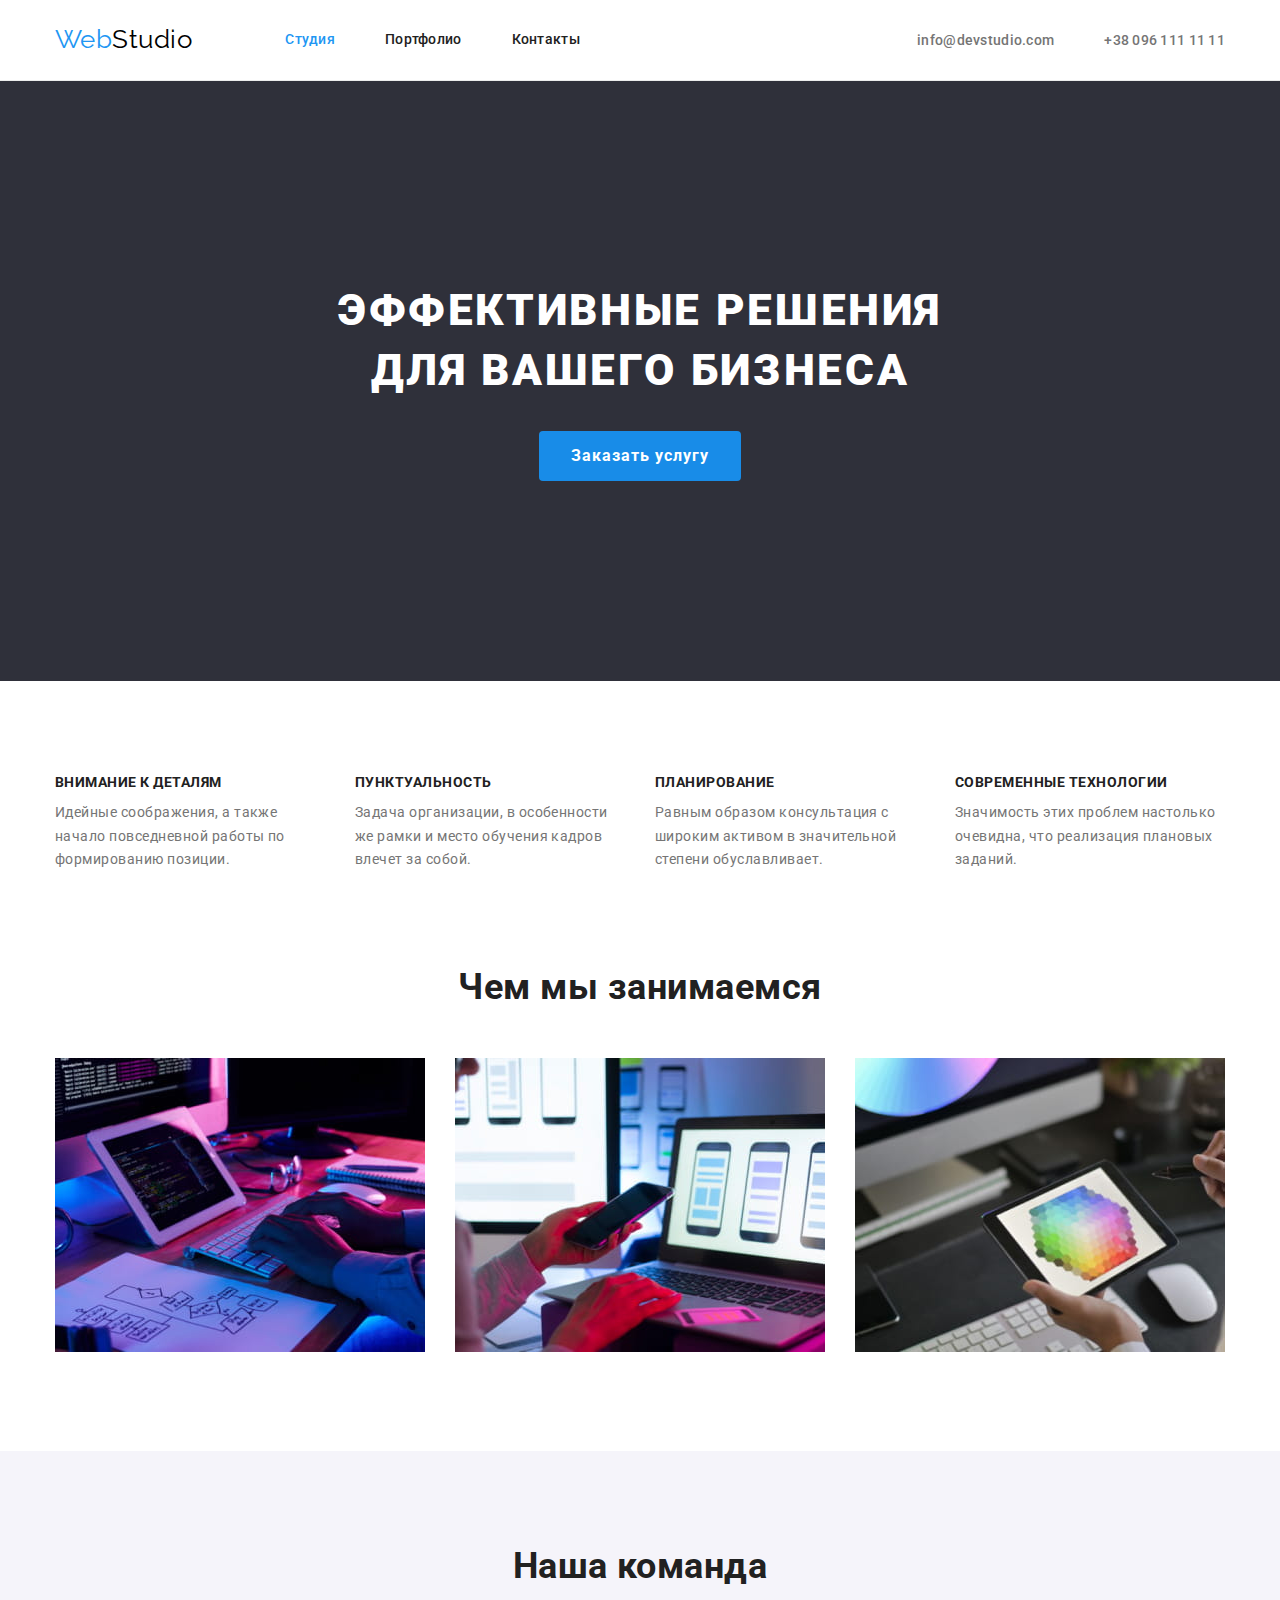
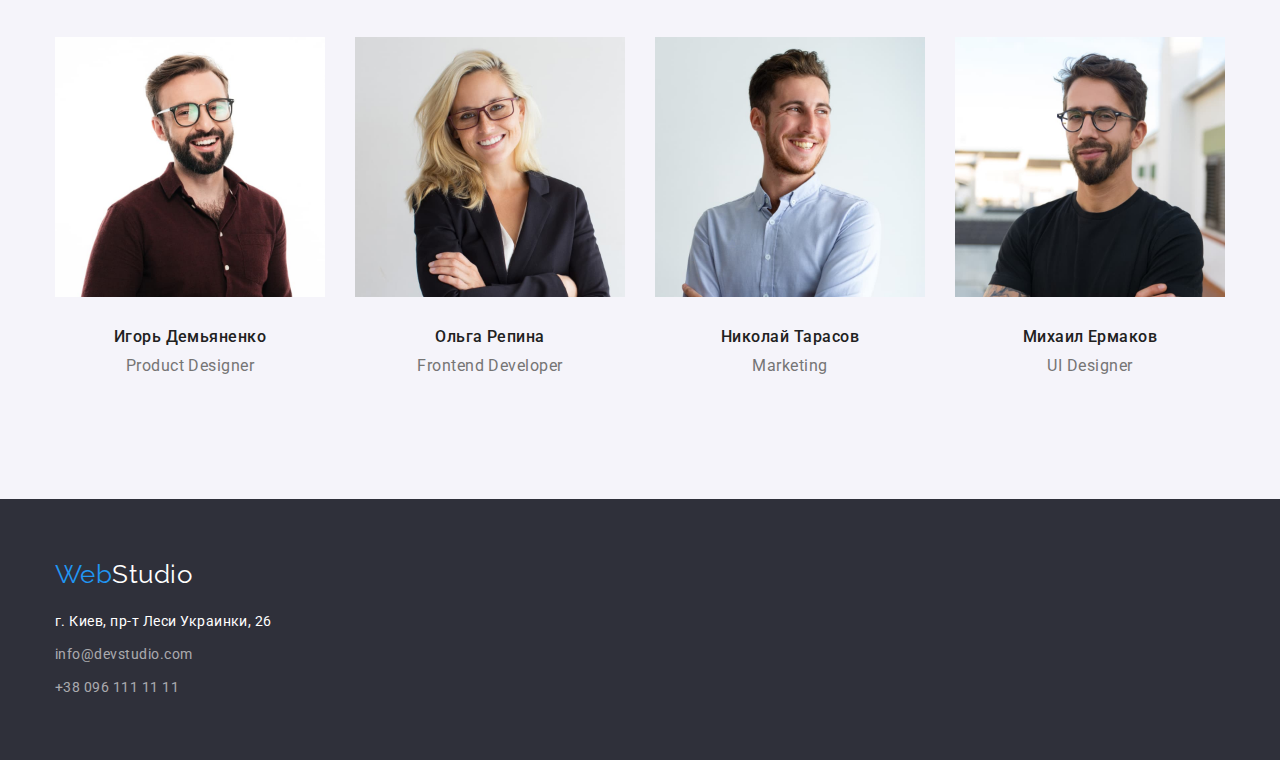
==== index.html @ 09022453 "Initial commit" ====
<!DOCTYPE html>
<html lang="ru">
  <head>
    <meta charset="UTF-8" />
    <meta http-equiv="X-UA-Compatible" content="IE=edge" />
    <meta name="viewport" content="width=device-width, initial-scale=1.0" />
    <title>Main page</title>
    <link
      rel="stylesheet"
      href="https://cdnjs.cloudflare.com/ajax/libs/modern-normalize/1.0.0/modern-normalize.min.css"
    />
    <link
      href="https://fonts.googleapis.com/css2?family=Raleway:wght@700&family=Roboto:wght@400;500;700;900&display=swap"
      rel="stylesheet"
    />
    <link rel="stylesheet" href="./css/styles.css" />
  </head>
  <body>
    <!-- Верхняя линия -->
    <header class="page-header">
      <div class="container nav">
        <a class="logo" href="./index.html"><span class="web">Web</span>Studio</a>
        <nav class="site-nav">
          <ul class="site-nav-list list">
            <li class="nav-item"><a class="nav-link current" href="">Студия</a></li>
            <li class="nav-item">
              <a class="nav-link" href="./portfolio.html" target="_self">Портфолио</a>
            </li>
            <li class="nav-item"><a class="nav-link" href="">Контакты</a></li>
          </ul>
        </nav>

        <ul class="contact list">
          <li class="contact-item">
            <a class="contact-link" href="mailto:info@devstudio.com">info@devstudio.com</a>
          </li>
          <li class="contact-item">
            <a class="contact-link" href="tel:+380961111111">+38 096 111 11 11</a>
          </li>
        </ul>
      </div>
    </header>

    <main>
      <!-- Шапка -->
      <section class="section hero">
        <h1 class="headline">
          Эффективные решения <br />
          для вашего бизнеса
        </h1>
        <button class="button" type="button">Заказать услугу</button>
      </section>
      <!-- Особенности -->
      <section class="section">
        <div class="container">
          <h2 class="hidden">Особенности</h2>
          <ul class="specifics-list list">
            <li class="specifics-item">
              <h3 class="specifics-title">Внимание к деталям</h3>
              <p class="specifics-desc">
                Идейные соображения, а также начало повседневной работы по формированию позиции.
              </p>
            </li>
            <li class="specifics-item">
              <h3 class="specifics-title">Пунктуальность</h3>
              <p class="specifics-desc">
                Задача организации, в особенности же рамки и место обучения кадров влечет за собой.
              </p>
            </li>
            <li class="specifics-item">
              <h3 class="specifics-title">Планирование</h3>
              <p class="specifics-desc">
                Равным образом консультация с широким активом в значительной степени обуславливает.
              </p>
            </li>
            <li class="specifics-item">
              <h3 class="specifics-title">Современные технологии</h3>
              <p class="specifics-desc">
                Значимость этих проблем настолько очевидна, что реализация плановых заданий.
              </p>
            </li>
          </ul>
        </div>
      </section>
      <!-- Чем мы занимаемся -->
      <section class="section subject">
        <div class="container">
          <h2 class="subject-title">Чем мы занимаемся</h2>
          <ul class="subject-list list">
            <li class="subject-list-item">
              <img
                class="subject-pic"
                src="./images/img1.jpg"
                alt="программист набирает текст на клавиатуре"
                width="370"
              />
            </li>
            <li class="subject-list-item">
              <img
                class="subject-pic"
                src="./images/img2.jpg"
                alt="программист сравнивает макет на смартфоне и ноутбуке"
                width="370"
              />
            </li>
            <li class="subject-list-item">
              <img
                class="subject-pic"
                src="./images/img3.jpg"
                alt="дизайнер работает с палитрой на планшете"
                width="370"
              />
            </li>
          </ul>
        </div>
      </section>
      <!-- Наша команда -->
      <section class="section team">
        <div class="container">
          <h2 class="team-title">Наша команда</h2>
          <ul class="team-list list">
            <li class="item">
              <img class="team-pic" src="./images/photo2.jpg" alt="Игорь Демьяненко" width="270" />
              <div class="team-info">
                <h3 class="team-name">Игорь Демьяненко</h3>
                <p class="team-desc">Product Designer</p>
              </div>
            </li>
            <li class="item">
              <img class="team-pic" src="./images/photo1.jpg" alt="Ольга Репина" width="270" />
              <div class="team-info">
                <h3 class="team-name">Ольга Репина</h3>
                <p class="team-desc">Frontend Developer</p>
              </div>
            </li>
            <li class="item">
              <img class="team-pic" src="./images/photo3.jpg" alt="Николай Тарасов" width="270" />
              <div class="team-info">
                <h3 class="team-name">Николай Тарасов</h3>
                <p class="team-desc">Marketing</p>
              </div>
            </li>
            <li class="item">
              <img class="team-pic" src="./images/photo4.jpg" alt="Михаил Ермаков" width="270" />
              <div class="team-info">
                <h3 class="team-name">Михаил Ермаков</h3>
                <p class="team-desc">UI Designer</p>
              </div>
            </li>
          </ul>
        </div>
      </section>
    </main>
    <!-- Подвал -->
    <footer class="footer">
      <div class="container">
        <a class="logo" href="/index.html"><span class="web">Web</span>Studio</a>
        <address class="adress">
          <ul class="adress-list list">
            <li class="location">
              <a class="adress-link" href="">г. Киев, пр-т Леси Украинки, 26</a>
            </li>
            <li class="mail">
              <a class="contact-link" href="mailto:info@devstudio.com">info@devstudio.com</a>
            </li>
            <li class="phone">
              <a class="contact-link" href="tel:+380961111111">+38 096 111 11 11</a>
            </li>
          </ul>
        </address>
      </div>
    </footer>
  </body>
</html>
---- css/styles.css ----
:root {
  --accent-color: #2196f3;
  --primery-tect-color: #757575;
  --title-text-color: #212121;
  --totall-white: #ffffff;
  --tatall-black: #000000;
  --background-color: #2f303a;
  --light-background: #f5f4fa;
  --project-border: #EEEEEE;
}

body {
  background-color: var(--totall-white);
  color: var(--primery-tect-color);
  font-family: Roboto, sans-serif;
  letter-spacing: 0.03em;
}

/* Утилиты */

h1,
h2,
h3,
h4 {
  margin: 0;
}


p {
  margin: 0;
}

ul {
  margin: 0;
  padding: 0;
}

.list {
  list-style: none;
}

.section {
  padding: 94px 0;
}

.container {
  width: 1200px;
  margin-right: auto;
  margin-left: auto;
  padding-right: 15px;
  padding-left: 15px;
}

/* header */

.page-header {
  border-bottom: 1px solid #ECECEC;
}

.logo {
  color: var(--tatall-black);
  font-family: Raleway, sans-serif;
  font-size: 26px;
  line-height: 1.2;
  text-decoration: none;
}

.web {
  color: var(--accent-color);
}

/* site-nav */

.site-nav-list {
  display: flex;
  margin-left: 93px;
}

.site-nav-list .nav-item:not(:last-child) {
  margin-right: 50px;
}

.site-nav-list .nav-link {
  display: block;
  padding-top: 32px;
  padding-bottom: 32px;

  color: var(--title-text-color);
  font-weight: 500;
  font-size: 14px;
  line-height: 1.14;
  letter-spacing: 0.02em;
  text-decoration: none;
}

.site-nav-list .nav-link:hover,
.site-nav-list .nav-link:focus,
.site-nav-list .nav-link.current,
.adress .adress-link:hover,
.adress .adress-link:focus,
.adress .contact-link:hover,
.adress .contact-link:focus {
  color: var(--accent-color);
}

.nav {
  display: flex;
  align-items: center;
}

.contact {
  display: flex;
  margin-left: auto;
}

.contact .contact-item+.contact-item {
  margin-left: 50px;
}

.contact .contact-link {
  color: var(--primery-tect-color);
  font-weight: 500;
  font-size: 14px;
  line-height: 1.14;
  letter-spacing: 0.02em;

  text-decoration: none;
}

.contact .contact-link:hover,
.contact .contact-link:focus {
  color: var(--accent-color);
}

/* шапка */

.section.hero {
  padding-top: 200px;
  padding-bottom: 200px;
  background-color: var(--background-color);
  text-align: center;
}

.hero .headline {
  margin-bottom: 30px;

  color: var(--totall-white);
  font-weight: 900;
  font-size: 44px;
  line-height: 1.36;
  letter-spacing: 0.06em;
  text-transform: uppercase;
}

.hero .button {
  min-width: 200px;
  height: 50px;
  padding: 10px 32px;
  border: none;
  border-radius: 4px;

  color: var(--totall-white);
  background-color: #188ce8;
  font-family: inherit;
  font-weight: 700;
  font-size: 16px;
  line-height: 1.88;
  text-align: center;
  letter-spacing: 0.06em;

  cursor: pointer;
}

.section .button:hover,
.section .button:focus {
  color: var(--totall-white);
  background-color: var(--accent-color);
}

/* особенности */

.hidden {
  display: none;
}

.specifics-list {
  display: flex;
}

.specifics-list .specifics-item {
  margin-right: 30px;
  width: calc((100% - 90px) / 4);
}

.specifics-list .specifics-item:last-child {
  margin-right: 0;
}

.specifics-list .specifics-title {
  margin-bottom: 10px;

  color: var(--title-text-color);
  font-size: 14px;
  line-height: 1.14;
  text-transform: uppercase;
}

.specifics-list .specifics-desc {
  font-size: 14px;
  line-height: 1.71;
}

/* чем мы занимаемся */

.section.subject {
  padding-top: 0;
}

.section .subject-title,
.section .team-title {
  margin-bottom: 50px;

  color: var(--title-text-color);
  font-size: 36px;
  line-height: 1.17;
  text-align: center;
}

.subject-list {
  display: flex;
  justify-content: space-between;
}

/* наша команда */

.section.team {
  background-color: var(--light-background);
}

.team-list {
  display: flex;
}

.team-list .item {
  width: calc((100% - 90px) / 4);
  margin-right: 30px;
}

.team-pic,
.project-img {
  display: block;
}

.team-list .item:last-child {
  margin-right: 0;
}

.team-info {
  padding-top: 30px;
  padding-bottom: 30px;
}

.team-list .team-name {
  margin-bottom: 10px;

  color: var(--title-text-color);
  font-weight: 500;
  font-size: 16px;
  line-height: 1.19;
  text-align: center;
}

.team-list .team-desc {
  font-size: 16px;
  line-height: 1.19;
  text-align: center;
}

/* подвал */

.footer {
  padding-top: 60px;
  padding-bottom: 60px;
  background-color: var(--background-color);
}

.footer .adress-list {
  margin-top: 20px;
}

.adress-list .mail {
  margin-top: 9px;
  margin-bottom: 9px;
}

.footer .logo {
  color: var(--totall-white);
}

.adress .adress-link {
  color: var(--totall-white);
  text-decoration: none;
}

.adress .contact-link {
  color: rgba(255, 255, 255, 0.6);
  text-decoration: none;
}

.footer .adress {
  font-style: normal;
  font-size: 14px;
  line-height: 1.71;
}

/* !!страница портфолио!! */


/* button */

.filter {
  display: flex;
  justify-content: center;
  margin-bottom: 50px;
}

.filter .button {
  padding: 6px 22px;

  color: var(--title-text-color);
  background-color: var(--light-background);
  border: none;
  border-radius: 4px;
  font-family: inherit;
  font-weight: 500;
  font-size: 16px;
  line-height: 1.62;
  text-align: center;
  letter-spacing: inherit;
  cursor: pointer;
}

.filter .filter-item:not(:last-child) {
  margin-right: 8px;
}

.filter .button:hover,
.filter .button:focus {
  color: var(--totall-white);
  background-color: var(--accent-color);
}

/* Проекты */

.project {
  display: flex;
  flex-wrap: wrap;
}

.project .project-item {
  width: calc((100% - 60px) / 3);
  margin-right: 30px;
  margin-bottom: 30px;
}

.project .project-item:nth-child(3n) {
  margin-right: 0px;
}

.project .project-item:nth-last-child(-n + 3) {
  margin-bottom: 0px;
}

.project-info {
  padding: 20px 24px;

  border-right: 1px solid var(--project-border);
  border-left: 1px solid var(--project-border);
  border-bottom: 1px solid var(--project-border);
}

.project .project-title {
  margin-bottom: 4px;

  color: var(--title-text-color);
  font-weight: 700;
  font-size: 18px;
  line-height: 2;
  letter-spacing: 0.06em;
}

.project .project-desc {
  color: var(--primery-tect-color);
  font-size: 16px;
  line-height: 1.88;

}

.project .project-link {
  text-decoration: none;
}
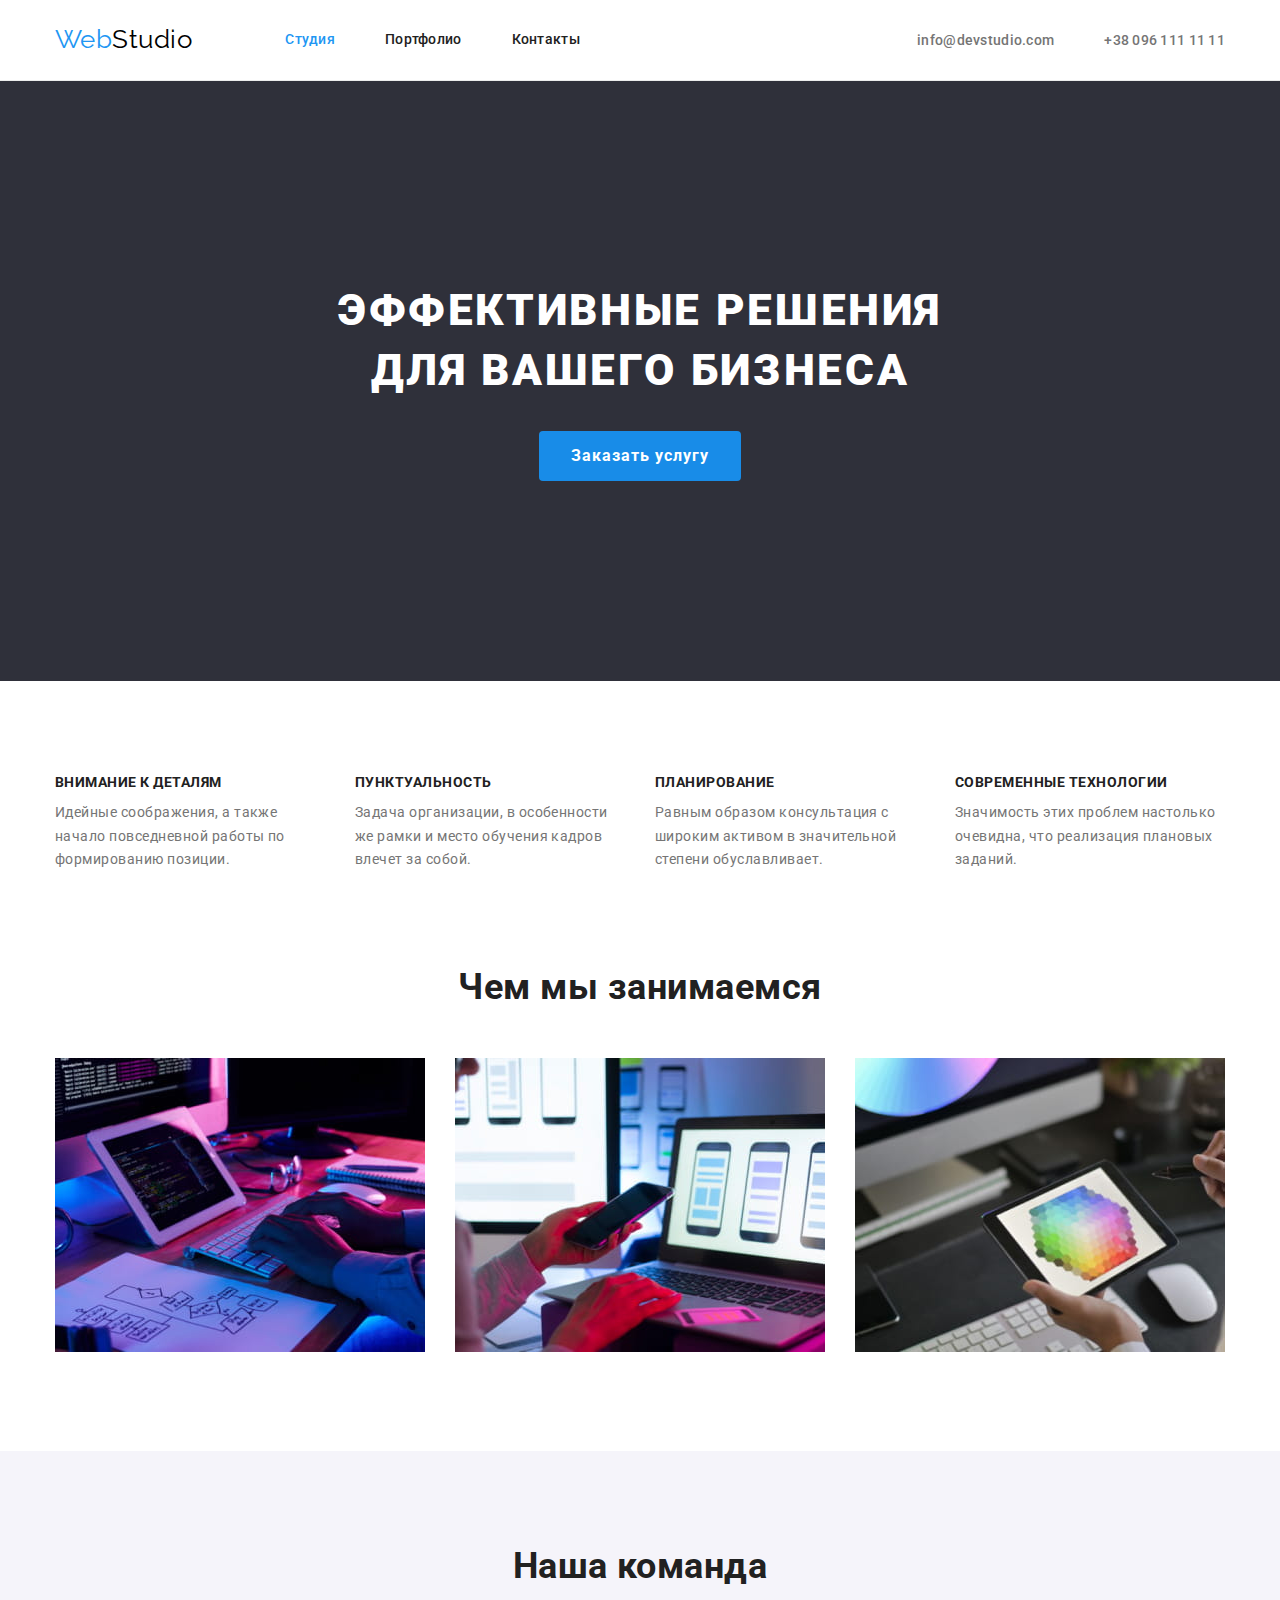
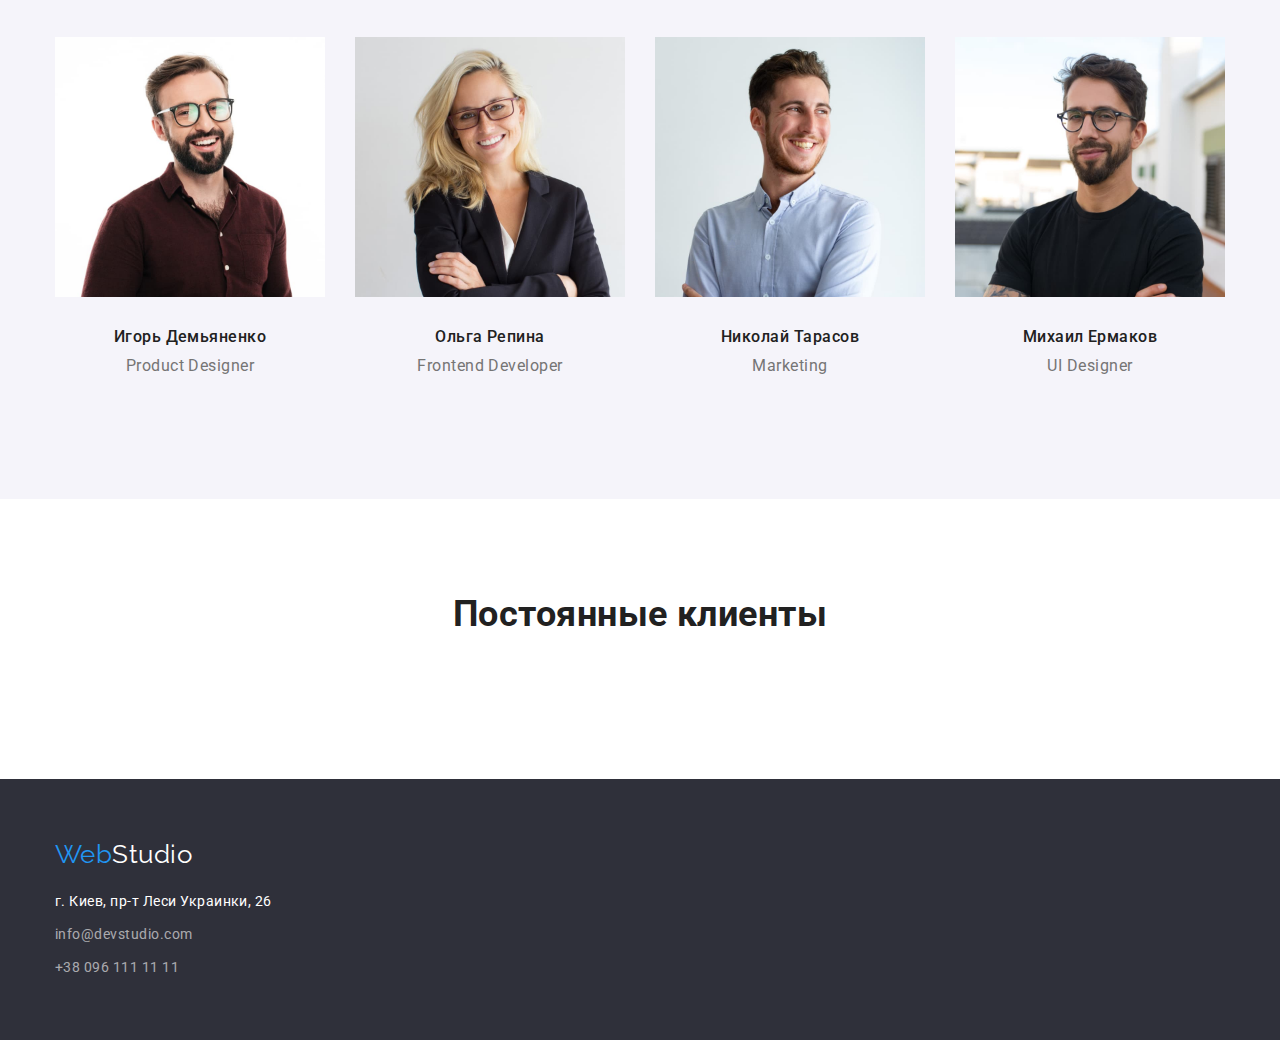
==== commit bc173b39: "добавляет секцию клиентов" ====
--- a/index.html
+++ b/index.html
@@ -150,6 +150,13 @@
           </ul>
         </div>
       </section>
+      </section>
+      <!-- Постоянные клиенты -->
+      <section class="section">
+        <div class="container">
+          <h2 class="clients-title">Постоянные клиенты</h2>
+        </div>
+      </section>
     </main>
     <!-- Подвал -->
     <footer class="footer">
--- a/css/styles.css
+++ b/css/styles.css
@@ -217,7 +217,8 @@
 }
 
 .section .subject-title,
-.section .team-title {
+.section .team-title,
+.clients-title {
   margin-bottom: 50px;
 
   color: var(--title-text-color);
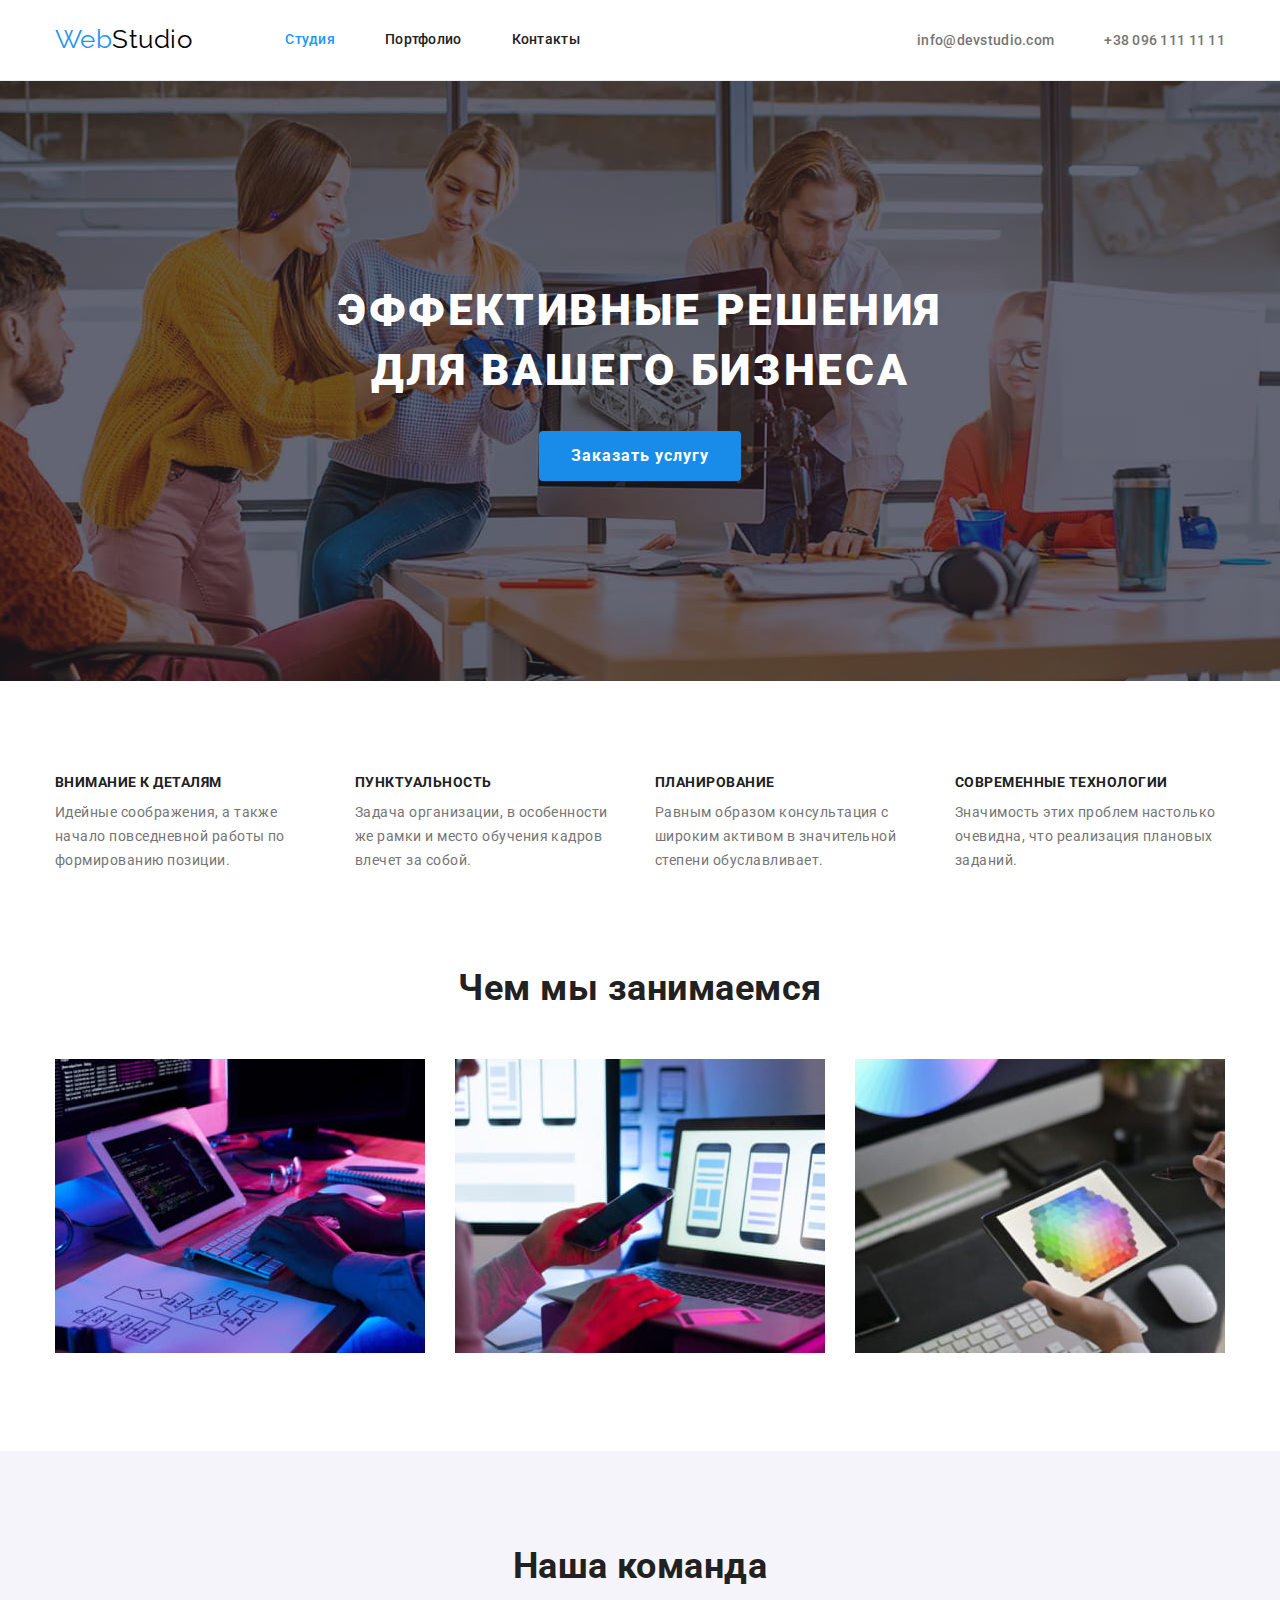
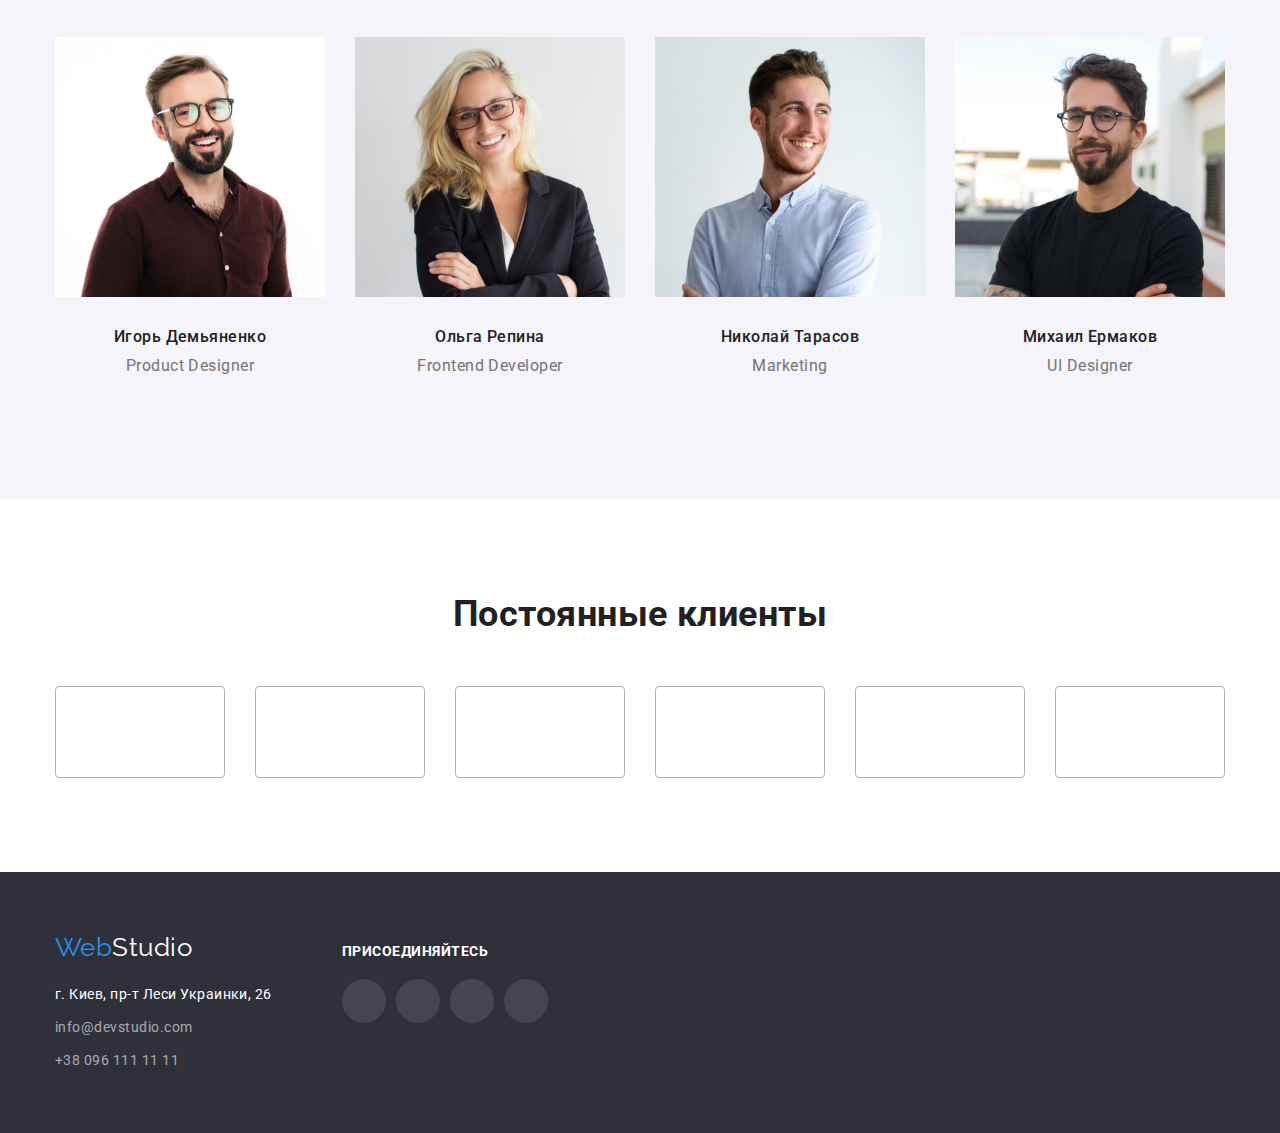
==== commit c33cfdc6: "позиционирует клиенты" ====
--- a/index.html
+++ b/index.html
@@ -150,31 +150,49 @@
           </ul>
         </div>
       </section>
-      </section>
       <!-- Постоянные клиенты -->
       <section class="section">
         <div class="container">
           <h2 class="clients-title">Постоянные клиенты</h2>
+          <ul class="clients-list list">
+            <li class="cliets-item"><a class="clients-link" href=""></a></li>
+            <li class="cliets-item"><a class="clients-link" href=""></a></li>
+            <li class="cliets-item"><a class="clients-link" href=""></a></li>
+            <li class="cliets-item"><a class="clients-link" href=""></a></li>
+            <li class="cliets-item"><a class="clients-link" href=""></a></li>
+            <li class="cliets-item"><a class="clients-link" href=""></a></li>
+          </ul>
         </div>
       </section>
     </main>
     <!-- Подвал -->
     <footer class="footer">
       <div class="container">
-        <a class="logo" href="/index.html"><span class="web">Web</span>Studio</a>
-        <address class="adress">
-          <ul class="adress-list list">
-            <li class="location">
-              <a class="adress-link" href="">г. Киев, пр-т Леси Украинки, 26</a>
-            </li>
-            <li class="mail">
-              <a class="contact-link" href="mailto:info@devstudio.com">info@devstudio.com</a>
-            </li>
-            <li class="phone">
-              <a class="contact-link" href="tel:+380961111111">+38 096 111 11 11</a>
-            </li>
+        <div>
+          <a class="logo" href="/index.html"><span class="web">Web</span>Studio</a>
+          <address class="adress">
+            <ul class="adress-list list">
+              <li class="location">
+                <a class="adress-link" href="">г. Киев, пр-т Леси Украинки, 26</a>
+              </li>
+              <li class="mail">
+                <a class="contact-link" href="mailto:info@devstudio.com">info@devstudio.com</a>
+              </li>
+              <li class="phone">
+                <a class="contact-link" href="tel:+380961111111">+38 096 111 11 11</a>
+              </li>
+            </ul>
+          </address>
+        </div>
+        <div class="social">
+          <h3 class="social-title">Присоединяйтесь</h3>
+          <ul class="social-list list">
+            <li class="social-item"><a class="social-link icon-inst" href=""></a></li>
+            <li class="social-item"><a class="social-link icon-tw" href=""></a></li>
+            <li class="social-item"><a class="social-link icon-fb" href=""></a></li>
+            <li class="social-item"><a class="social-link icon-in" href=""></a></li>
           </ul>
-        </address>
+        </div>
       </div>
     </footer>
   </body>
--- a/css/styles.css
+++ b/css/styles.css
@@ -134,11 +134,20 @@
 
 /* шапка */
 
-.section.hero {
+.hero {
+  max-width: 1600px;
+  height: 600px;
   padding-top: 200px;
-  padding-bottom: 200px;
-  background-color: var(--background-color);
-  text-align: center;
+  margin-left: auto;
+  margin-right: auto;
+  background-color: #C4C4C4;
+  text-align: center;
+  background-image: linear-gradient(rgba(47, 48, 58, 0.4),
+      rgba(47, 48, 58, 0.4)),
+    url("../images/hero.jpg");
+  background-position: center;
+  background-size: cover;
+  background-repeat: no-repeat;
 }
 
 .hero .headline {
@@ -187,16 +196,17 @@
   display: flex;
 }
 
-.specifics-list .specifics-item {
+.specifics-item {
   margin-right: 30px;
   width: calc((100% - 90px) / 4);
 }
 
-.specifics-list .specifics-item:last-child {
+.specifics-item:last-child {
   margin-right: 0;
 }
 
-.specifics-list .specifics-title {
+.specifics-title,
+.social-title {
   margin-bottom: 10px;
 
   color: var(--title-text-color);
@@ -205,7 +215,7 @@
   text-transform: uppercase;
 }
 
-.specifics-list .specifics-desc {
+.specifics-desc {
   font-size: 14px;
   line-height: 1.71;
 }
@@ -277,6 +287,22 @@
   text-align: center;
 }
 
+/* Постоянные клиенты */
+
+.clients-list {
+  display: flex;
+  justify-content: space-between;
+}
+
+.clients-link {
+  display: block;
+  width: 170px;
+  height: 92px;
+  padding: 16px 32px;
+  border: 1px solid #AFB1B8;
+  border-radius: 4px;
+}
+
 /* подвал */
 
 .footer {
@@ -285,6 +311,11 @@
   background-color: var(--background-color);
 }
 
+.footer .container {
+  display: flex;
+  align-items: baseline;
+}
+
 .footer .adress-list {
   margin-top: 20px;
 }
@@ -312,6 +343,35 @@
   font-style: normal;
   font-size: 14px;
   line-height: 1.71;
+}
+
+.social {
+  margin-left: 70px;
+  margin-right: auto;
+}
+
+.social-title {
+  margin-bottom: 20px;
+  font-size: 14px;
+  line-height: 1.14;
+  text-transform: uppercase;
+  color: var(--totall-white);
+}
+
+.social-list {
+  display: flex;
+}
+
+.social-item+.social-item {
+  margin-left: 10px;
+}
+
+.social-item {
+  width: 44px;
+  height: 44px;
+
+  border-radius: 50%;
+  background-color: rgba(255, 255, 255, 0.1);
 }
 
 /* !!страница портфолио!! */
@@ -349,6 +409,9 @@
 .filter .button:focus {
   color: var(--totall-white);
   background-color: var(--accent-color);
+  box-shadow: 0px 2px 2px 0px #0000001F;
+  box-shadow: 0px 1px 2px 0px #00000014;
+  box-shadow: 0px 3px 1px 0px #0000001A;
 }
 
 /* Проекты */
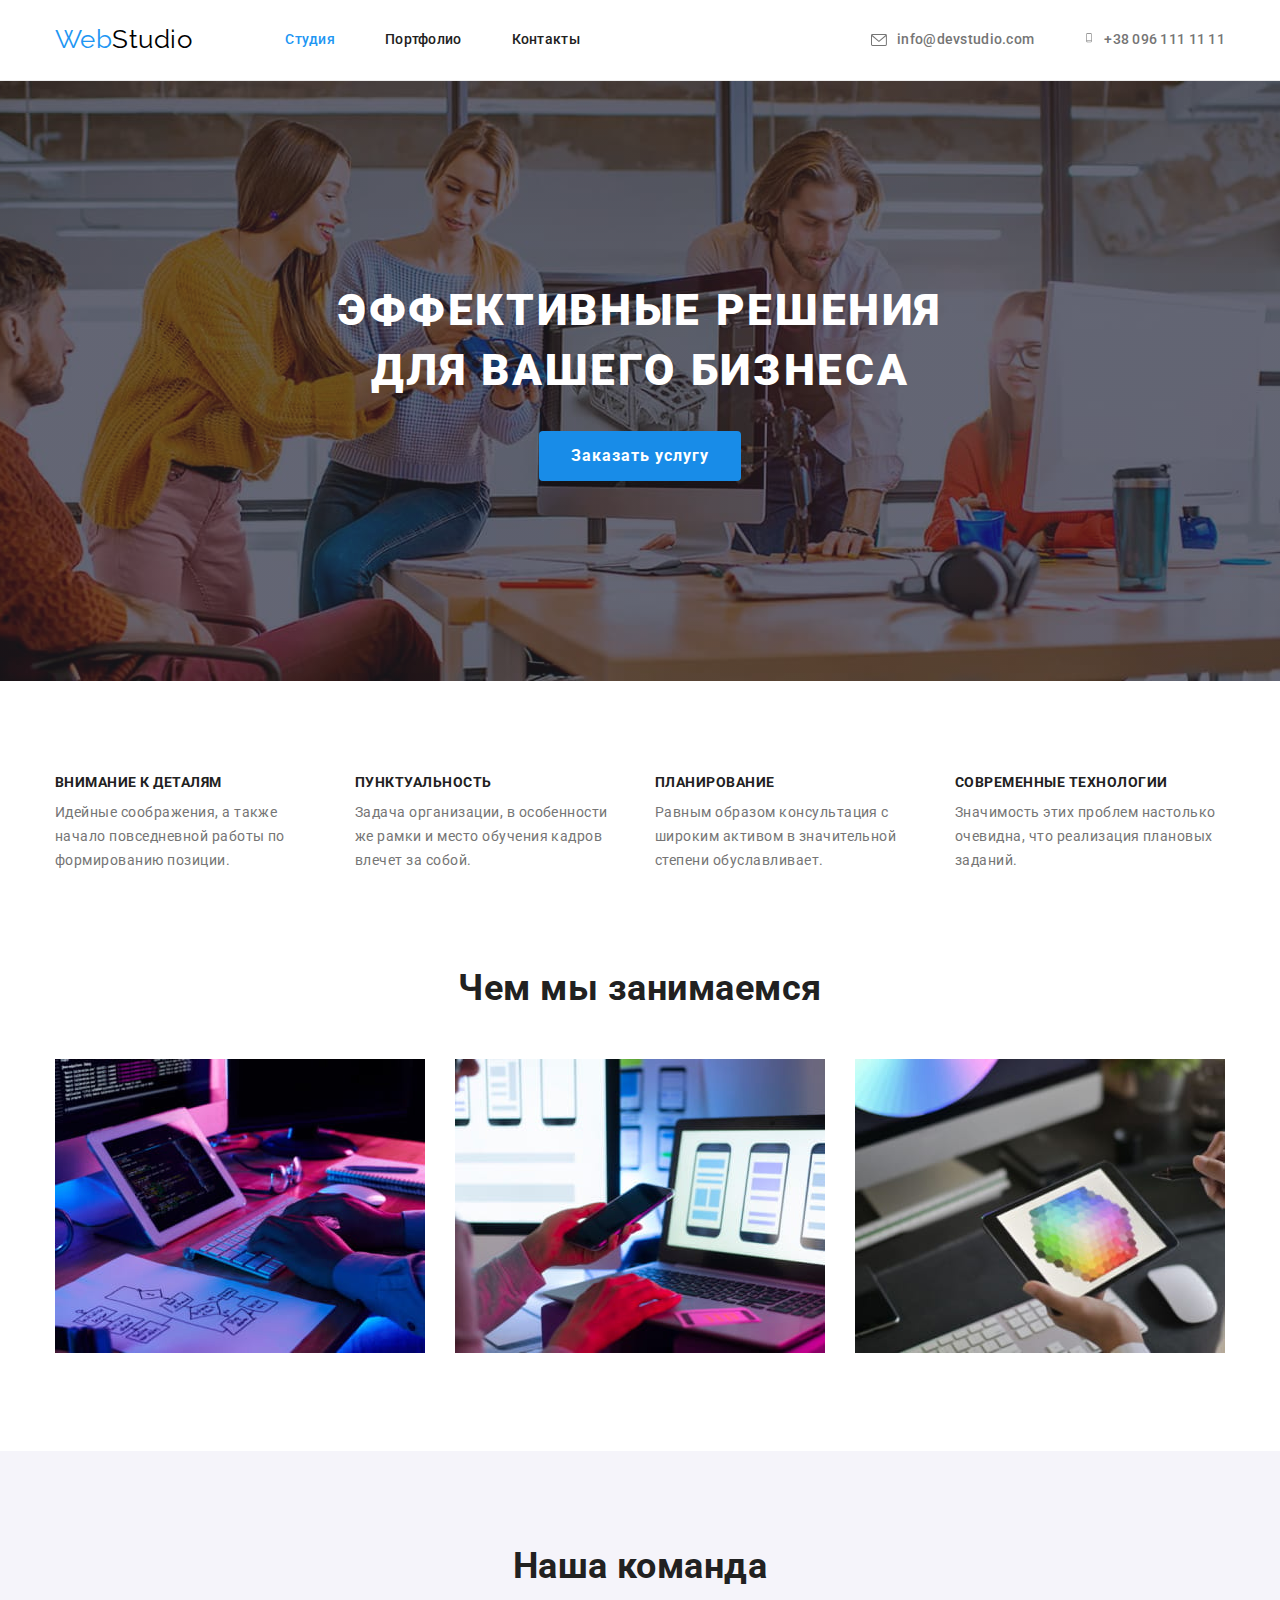
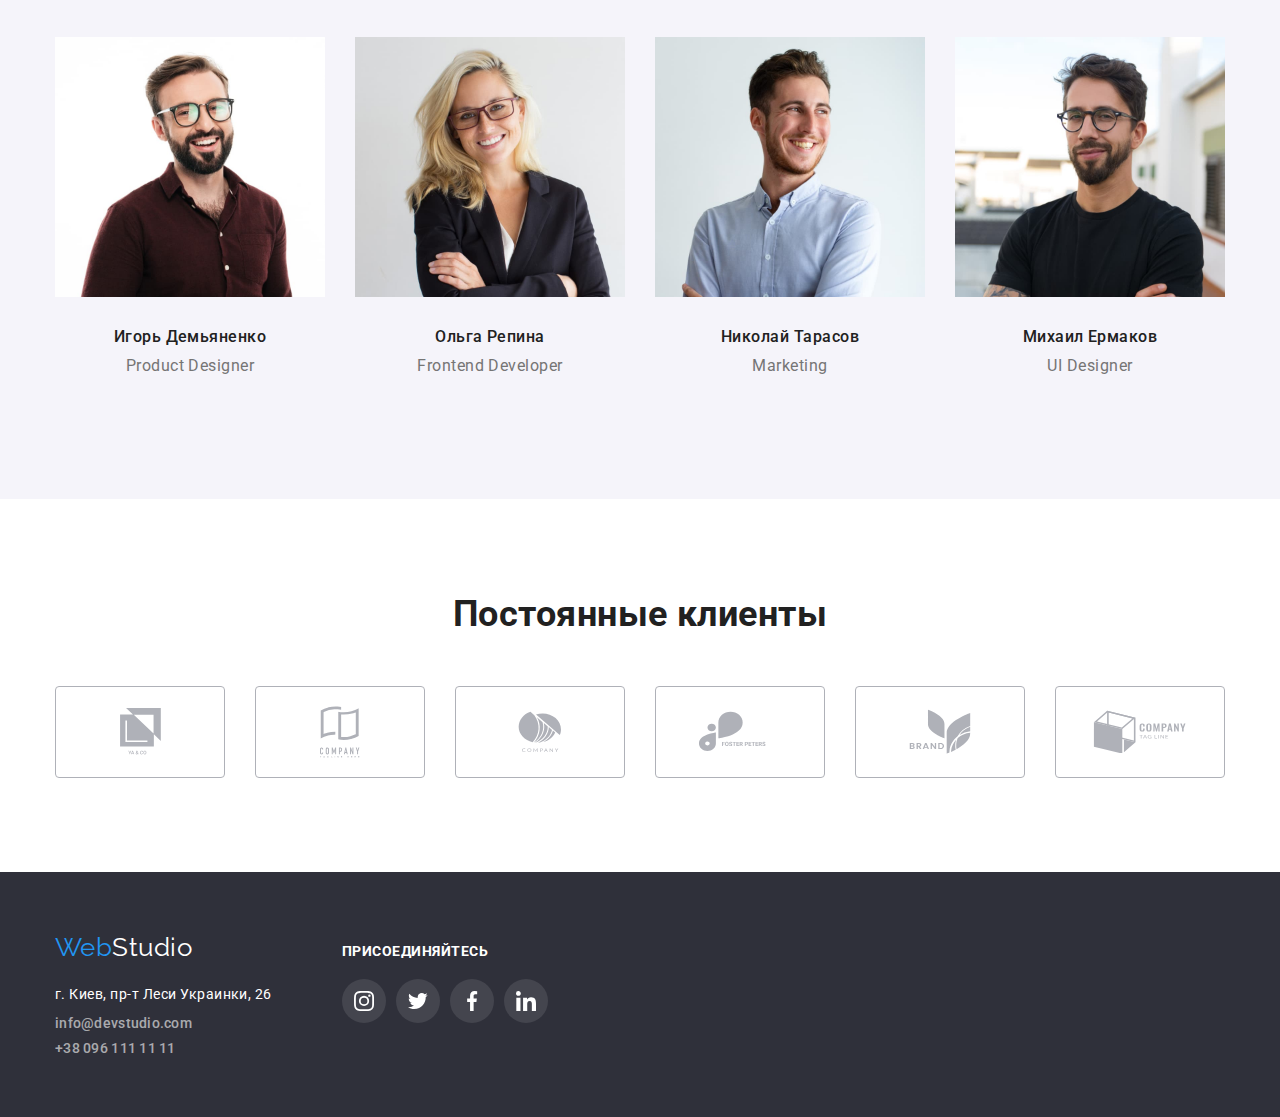
==== commit cf1bc7a2: "стилизует раздел клиентов" ====
--- a/index.html
+++ b/index.html
@@ -32,10 +32,20 @@
 
         <ul class="contact list">
           <li class="contact-item">
-            <a class="contact-link" href="mailto:info@devstudio.com">info@devstudio.com</a>
+            <a class="contact-link" href="mailto:info@devstudio.com">
+              <svg class="contact-icon" width="16" height="12">
+                <use href="./images/symbol-defs.svg#icon-envelope"></use>
+              </svg>
+              info@devstudio.com</a
+            >
           </li>
           <li class="contact-item">
-            <a class="contact-link" href="tel:+380961111111">+38 096 111 11 11</a>
+            <a class="contact-link" href="tel:+380961111111">
+              <svg class="contact-icon" width="10" height="16">
+                <use href="./images/symbol-defs.svg#icon-smartphone"></use>
+              </svg>
+              +38 096 111 11 11</a
+            >
           </li>
         </ul>
       </div>
@@ -153,14 +163,50 @@
       <!-- Постоянные клиенты -->
       <section class="section">
         <div class="container">
-          <h2 class="clients-title">Постоянные клиенты</h2>
-          <ul class="clients-list list">
-            <li class="cliets-item"><a class="clients-link" href=""></a></li>
-            <li class="cliets-item"><a class="clients-link" href=""></a></li>
-            <li class="cliets-item"><a class="clients-link" href=""></a></li>
-            <li class="cliets-item"><a class="clients-link" href=""></a></li>
-            <li class="cliets-item"><a class="clients-link" href=""></a></li>
-            <li class="cliets-item"><a class="clients-link" href=""></a></li>
+          <h2 class="client-title">Постоянные клиенты</h2>
+          <ul class="client-list list">
+            <li class="cliets-item">
+              <a class="client-link" href="">
+                <svg class="client-icon" width="41" height="46.7">
+                  <use href="./images/symbol-defs.svg#icon-client1"></use>
+                </svg>
+              </a>
+            </li>
+            <li class="cliets-item">
+              <a class="client-link" href="">
+                <svg class="client-icon" width="40" height="52">
+                  <use href="./images/symbol-defs.svg#icon-client2"></use>
+                </svg>
+              </a>
+            </li>
+            <li class="cliets-item">
+              <a class="client-link" href="">
+                <svg class="client-icon" width="43.46" height="41.18">
+                  <use href="./images/symbol-defs.svg#icon-client3"></use>
+                </svg>
+              </a>
+            </li>
+            <li class="cliets-item">
+              <a class="client-link" href="">
+                <svg class="client-icon" width="84.44" height="40.62">
+                  <use href="./images/symbol-defs.svg#icon-client4"></use>
+                </svg>
+              </a>
+            </li>
+            <li class="cliets-item">
+              <a class="client-link" href="">
+                <svg class="client-icon" width="62.54" height="45.43">
+                  <use href="./images/symbol-defs.svg#icon-client5"></use>
+                </svg>
+              </a>
+            </li>
+            <li class="cliets-item">
+              <a class="client-link" href="">
+                <svg class="client-icon" width="93.79" height="43.93">
+                  <use href="./images/symbol-defs.svg#icon-client6"></use>
+                </svg>
+              </a>
+            </li>
           </ul>
         </div>
       </section>
@@ -187,10 +233,34 @@
         <div class="social">
           <h3 class="social-title">Присоединяйтесь</h3>
           <ul class="social-list list">
-            <li class="social-item"><a class="social-link icon-inst" href=""></a></li>
-            <li class="social-item"><a class="social-link icon-tw" href=""></a></li>
-            <li class="social-item"><a class="social-link icon-fb" href=""></a></li>
-            <li class="social-item"><a class="social-link icon-in" href=""></a></li>
+            <li class="social-item">
+              <a class="social-link" href="">
+                <svg class="social-icon" width="20" height="20">
+                  <use href="./images/symbol-defs.svg#icon-instagram"></use>
+                </svg>
+              </a>
+            </li>
+            <li class="social-item">
+              <a class="social-link" href="">
+                <svg class="social-icon" width="20" height="20">
+                  <use href="./images/symbol-defs.svg#icon-twitter"></use>
+                </svg>
+              </a>
+            </li>
+            <li class="social-item">
+              <a class="social-link" href="">
+                <svg class="social-icon" width="20" height="20">
+                  <use href="./images/symbol-defs.svg#icon-facebook"></use>
+                </svg>
+              </a>
+            </li>
+            <li class="social-item">
+              <a class="social-link" href="">
+                <svg class="social-icon" width="20" height="20">
+                  <use href="./images/symbol-defs.svg#icon-linkedin"></use>
+                </svg>
+              </a>
+            </li>
           </ul>
         </div>
       </div>
--- a/css/styles.css
+++ b/css/styles.css
@@ -7,6 +7,7 @@
   --background-color: #2f303a;
   --light-background: #f5f4fa;
   --project-border: #EEEEEE;
+  --icon-color: #AFB1B8;
 }
 
 body {
@@ -76,11 +77,11 @@
   margin-left: 93px;
 }
 
-.site-nav-list .nav-item:not(:last-child) {
+.nav-item:not(:last-child) {
   margin-right: 50px;
 }
 
-.site-nav-list .nav-link {
+.nav-link {
   display: block;
   padding-top: 32px;
   padding-bottom: 32px;
@@ -93,13 +94,13 @@
   text-decoration: none;
 }
 
-.site-nav-list .nav-link:hover,
-.site-nav-list .nav-link:focus,
-.site-nav-list .nav-link.current,
-.adress .adress-link:hover,
-.adress .adress-link:focus,
-.adress .contact-link:hover,
-.adress .contact-link:focus {
+.nav-link:hover,
+.nav-link:focus,
+.nav-link.current,
+.adress-link:hover,
+.adress-link:focus,
+.contact-link:hover,
+.contact-link:focus {
   color: var(--accent-color);
 }
 
@@ -113,11 +114,13 @@
   margin-left: auto;
 }
 
-.contact .contact-item+.contact-item {
+.contact-item+.contact-item {
   margin-left: 50px;
 }
 
-.contact .contact-link {
+.contact-link {
+  display: flex;
+  align-items: center;
   color: var(--primery-tect-color);
   font-weight: 500;
   font-size: 14px;
@@ -127,8 +130,12 @@
   text-decoration: none;
 }
 
-.contact .contact-link:hover,
-.contact .contact-link:focus {
+.contact-icon {
+  margin-right: 10px;
+}
+
+.contact-link:hover,
+.contact-link:focus {
   color: var(--accent-color);
 }
 
@@ -228,7 +235,7 @@
 
 .section .subject-title,
 .section .team-title,
-.clients-title {
+.client-title {
   margin-bottom: 50px;
 
   color: var(--title-text-color);
@@ -289,18 +296,36 @@
 
 /* Постоянные клиенты */
 
-.clients-list {
+.client-list {
   display: flex;
   justify-content: space-between;
 }
 
-.clients-link {
-  display: block;
+.client-link {
+  display: flex;
+  align-items: center;
+  justify-content: center;
+
   width: 170px;
   height: 92px;
-  padding: 16px 32px;
-  border: 1px solid #AFB1B8;
+  /* padding: 16px 32px; */
+
+  border: 1px solid var(--icon-color);
   border-radius: 4px;
+}
+
+.client-icon {
+  fill: var(--icon-color);
+}
+
+.client-link:hover,
+.client-link:focus {
+  border-color: var(--accent-color);
+}
+
+.client-link:hover .client-icon,
+.client-link:focus .client-icon {
+  fill: var(--accent-color);
 }
 
 /* подвал */
@@ -366,12 +391,23 @@
   margin-left: 10px;
 }
 
-.social-item {
+.social-link {
+  display: inline-block;
+  padding: 12px;
   width: 44px;
   height: 44px;
 
   border-radius: 50%;
   background-color: rgba(255, 255, 255, 0.1);
+}
+
+.social-icon {
+  fill: var(--totall-white);
+}
+
+.social-link:hover,
+.social-link:focus {
+  background-color: var(--accent-color);
 }
 
 /* !!страница портфолио!! */
@@ -435,6 +471,13 @@
   margin-bottom: 0px;
 }
 
+.project-item:hover,
+.project-item:focus {
+  box-shadow: 1px 4px 6px 0px #00000029;
+  box-shadow: 0px 4px 4px 0px #0000000F;
+  box-shadow: 0px 1px 1px 0px #0000001F;
+}
+
 .project-info {
   padding: 20px 24px;
 
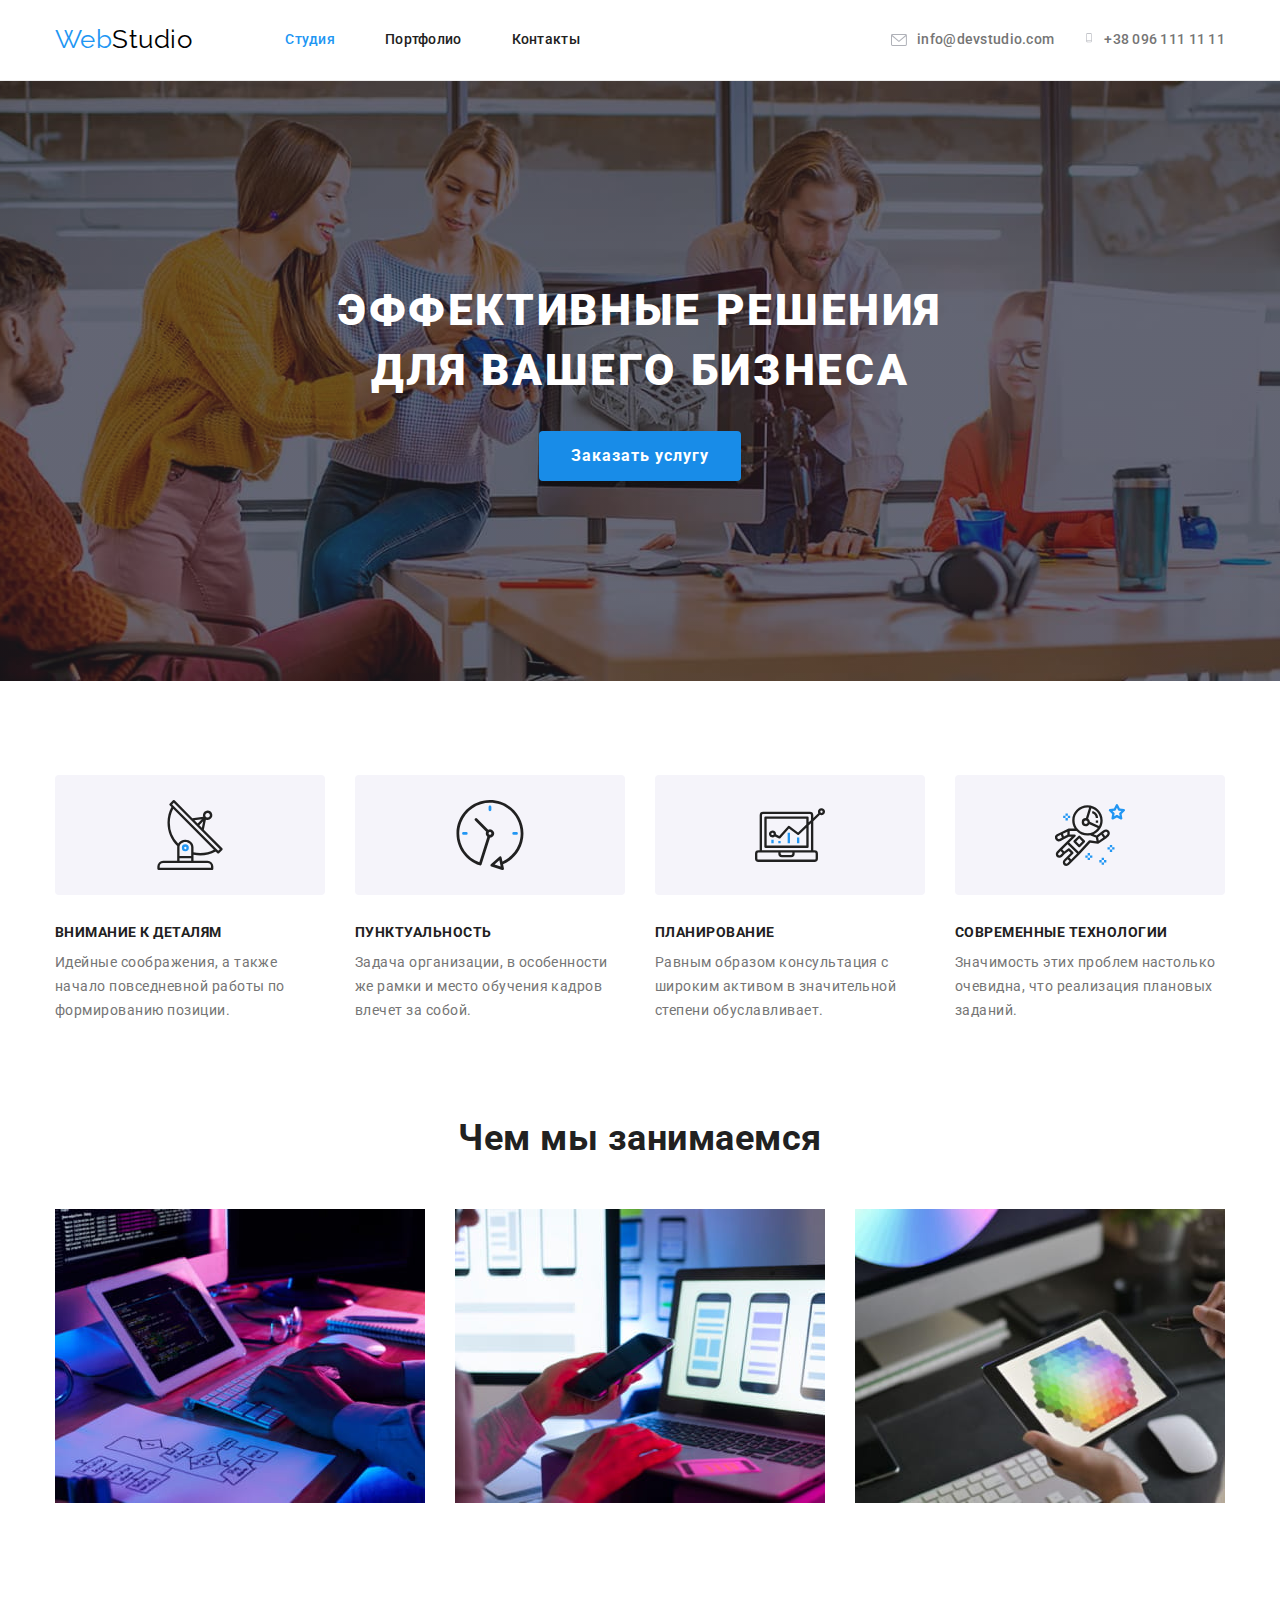
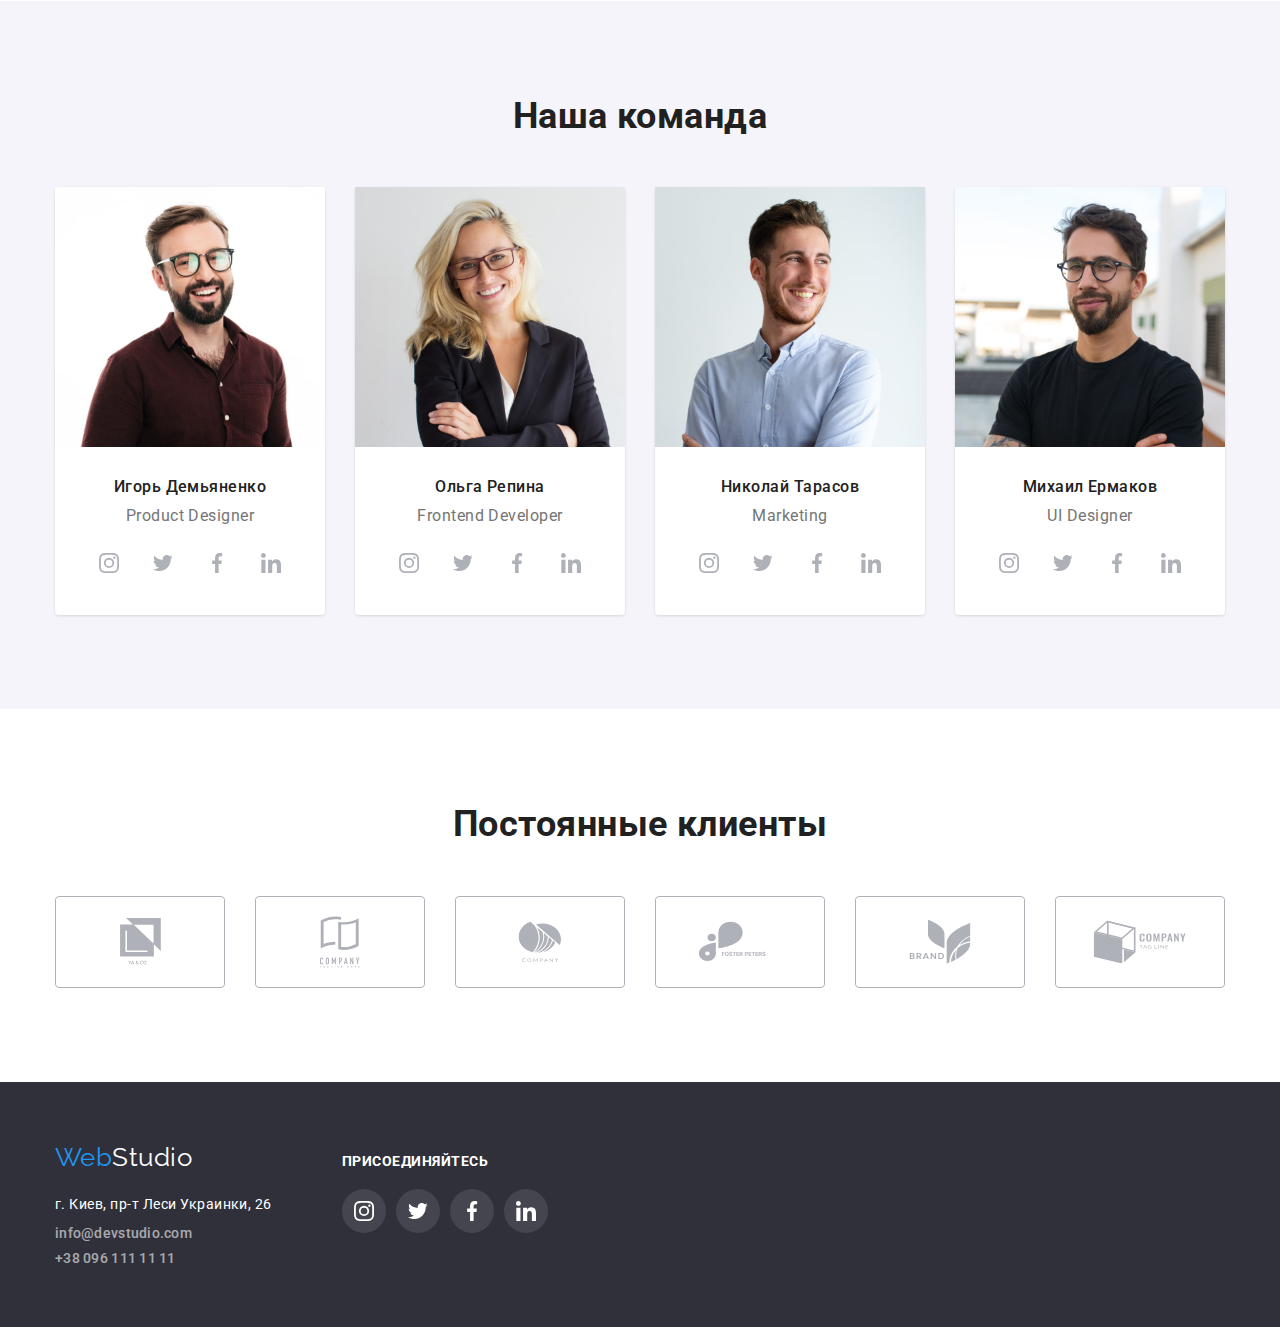
==== commit 427cf9f1: "добавляет  все иконки" ====
--- a/index.html
+++ b/index.html
@@ -66,24 +66,44 @@
           <h2 class="hidden">Особенности</h2>
           <ul class="specifics-list list">
             <li class="specifics-item">
+              <div class="thumb">
+                <svg class="specifics-icon" width="70" height="70">
+                  <use href="./images/symbol-defs.svg#icon-antenna"></use>
+                </svg>
+              </div>
               <h3 class="specifics-title">Внимание к деталям</h3>
               <p class="specifics-desc">
                 Идейные соображения, а также начало повседневной работы по формированию позиции.
               </p>
             </li>
             <li class="specifics-item">
+              <div class="thumb">
+                <svg class="specifics-icon" width="70" height="70">
+                  <use href="./images/symbol-defs.svg#icon-clock"></use>
+                </svg>
+              </div>
               <h3 class="specifics-title">Пунктуальность</h3>
               <p class="specifics-desc">
                 Задача организации, в особенности же рамки и место обучения кадров влечет за собой.
               </p>
             </li>
             <li class="specifics-item">
+              <div class="thumb">
+                <svg class="specifics-icon" width="70" height="70">
+                  <use href="./images/symbol-defs.svg#icon-diagram"></use>
+                </svg>
+              </div>
               <h3 class="specifics-title">Планирование</h3>
               <p class="specifics-desc">
                 Равным образом консультация с широким активом в значительной степени обуславливает.
               </p>
             </li>
             <li class="specifics-item">
+              <div class="thumb">
+                <svg class="specifics-icon" width="70" height="70">
+                  <use href="./images/symbol-defs.svg#icon-astronaut"></use>
+                </svg>
+              </div>
               <h3 class="specifics-title">Современные технологии</h3>
               <p class="specifics-desc">
                 Значимость этих проблем настолько очевидна, что реализация плановых заданий.
@@ -129,32 +149,152 @@
         <div class="container">
           <h2 class="team-title">Наша команда</h2>
           <ul class="team-list list">
-            <li class="item">
+            <li class="team-item">
               <img class="team-pic" src="./images/photo2.jpg" alt="Игорь Демьяненко" width="270" />
               <div class="team-info">
                 <h3 class="team-name">Игорь Демьяненко</h3>
                 <p class="team-desc">Product Designer</p>
-              </div>
-            </li>
-            <li class="item">
+                <ul class="team-social list">
+                  <li class="team-social-item">
+                    <a class="team-social-link" href="">
+                      <svg class="social-icon" width="20" height="20">
+                        <use href="./images/symbol-defs.svg#icon-instagram"></use>
+                      </svg>
+                    </a>
+                  </li>
+                  <li class="team-social-item">
+                    <a class="team-social-link" href="">
+                      <svg class="social-icon" width="20" height="20">
+                        <use href="./images/symbol-defs.svg#icon-twitter"></use>
+                      </svg>
+                    </a>
+                  </li>
+                  <li class="team-social-item">
+                    <a class="team-social-link" href="">
+                      <svg class="social-icon" width="20" height="20">
+                        <use href="./images/symbol-defs.svg#icon-facebook"></use>
+                      </svg>
+                    </a>
+                  </li>
+                  <li class="team-social-item">
+                    <a class="team-social-link" href="">
+                      <svg class="social-icon" width="20" height="20">
+                        <use href="./images/symbol-defs.svg#icon-linkedin"></use>
+                      </svg>
+                    </a>
+                  </li>
+                </ul>
+              </div>
+            </li>
+            <li class="team-item">
               <img class="team-pic" src="./images/photo1.jpg" alt="Ольга Репина" width="270" />
               <div class="team-info">
                 <h3 class="team-name">Ольга Репина</h3>
                 <p class="team-desc">Frontend Developer</p>
-              </div>
-            </li>
-            <li class="item">
+                <ul class="team-social list">
+                  <li class="team-social-item">
+                    <a class="team-social-link" href="">
+                      <svg class="social-icon" width="20" height="20">
+                        <use href="./images/symbol-defs.svg#icon-instagram"></use>
+                      </svg>
+                    </a>
+                  </li>
+                  <li class="team-social-item">
+                    <a class="team-social-link" href="">
+                      <svg class="social-icon" width="20" height="20">
+                        <use href="./images/symbol-defs.svg#icon-twitter"></use>
+                      </svg>
+                    </a>
+                  </li>
+                  <li class="team-social-item">
+                    <a class="team-social-link" href="">
+                      <svg class="social-icon" width="20" height="20">
+                        <use href="./images/symbol-defs.svg#icon-facebook"></use>
+                      </svg>
+                    </a>
+                  </li>
+                  <li class="team-social-item">
+                    <a class="team-social-link" href="">
+                      <svg class="social-icon" width="20" height="20">
+                        <use href="./images/symbol-defs.svg#icon-linkedin"></use>
+                      </svg>
+                    </a>
+                  </li>
+                </ul>
+              </div>
+            </li>
+            <li class="team-item">
               <img class="team-pic" src="./images/photo3.jpg" alt="Николай Тарасов" width="270" />
               <div class="team-info">
                 <h3 class="team-name">Николай Тарасов</h3>
                 <p class="team-desc">Marketing</p>
-              </div>
-            </li>
-            <li class="item">
+                <ul class="team-social list">
+                  <li class="team-social-item">
+                    <a class="team-social-link" href="">
+                      <svg class="social-icon" width="20" height="20">
+                        <use href="./images/symbol-defs.svg#icon-instagram"></use>
+                      </svg>
+                    </a>
+                  </li>
+                  <li class="team-social-item">
+                    <a class="team-social-link" href="">
+                      <svg class="social-icon" width="20" height="20">
+                        <use href="./images/symbol-defs.svg#icon-twitter"></use>
+                      </svg>
+                    </a>
+                  </li>
+                  <li class="team-social-item">
+                    <a class="team-social-link" href="">
+                      <svg class="social-icon" width="20" height="20">
+                        <use href="./images/symbol-defs.svg#icon-facebook"></use>
+                      </svg>
+                    </a>
+                  </li>
+                  <li class="team-social-item">
+                    <a class="team-social-link" href="">
+                      <svg class="social-icon" width="20" height="20">
+                        <use href="./images/symbol-defs.svg#icon-linkedin"></use>
+                      </svg>
+                    </a>
+                  </li>
+                </ul>
+              </div>
+            </li>
+            <li class="team-item">
               <img class="team-pic" src="./images/photo4.jpg" alt="Михаил Ермаков" width="270" />
               <div class="team-info">
                 <h3 class="team-name">Михаил Ермаков</h3>
                 <p class="team-desc">UI Designer</p>
+                <ul class="team-social list">
+                  <li class="team-social-item">
+                    <a class="team-social-link" href="">
+                      <svg class="social-icon" width="20" height="20">
+                        <use href="./images/symbol-defs.svg#icon-instagram"></use>
+                      </svg>
+                    </a>
+                  </li>
+                  <li class="team-social-item">
+                    <a class="team-social-link" href="">
+                      <svg class="social-icon" width="20" height="20">
+                        <use href="./images/symbol-defs.svg#icon-twitter"></use>
+                      </svg>
+                    </a>
+                  </li>
+                  <li class="team-social-item">
+                    <a class="team-social-link" href="">
+                      <svg class="social-icon" width="20" height="20">
+                        <use href="./images/symbol-defs.svg#icon-facebook"></use>
+                      </svg>
+                    </a>
+                  </li>
+                  <li class="team-social-item">
+                    <a class="team-social-link" href="">
+                      <svg class="social-icon" width="20" height="20">
+                        <use href="./images/symbol-defs.svg#icon-linkedin"></use>
+                      </svg>
+                    </a>
+                  </li>
+                </ul>
               </div>
             </li>
           </ul>
--- a/css/styles.css
+++ b/css/styles.css
@@ -115,7 +115,7 @@
 }
 
 .contact-item+.contact-item {
-  margin-left: 50px;
+  margin-left: 30px;
 }
 
 .contact-link {
@@ -132,11 +132,17 @@
 
 .contact-icon {
   margin-right: 10px;
+  fill: var(--icon-color);
 }
 
 .contact-link:hover,
 .contact-link:focus {
   color: var(--accent-color);
+}
+
+.contact-link:hover .contact-icon,
+.contact-link:focus .contact-icon {
+  fill: var(--accent-color);
 }
 
 /* шапка */
@@ -177,6 +183,7 @@
 
   color: var(--totall-white);
   background-color: #188ce8;
+  box-shadow: 0px 4px 4px rgba(0, 0, 0, 0.15);
   font-family: inherit;
   font-weight: 700;
   font-size: 16px;
@@ -212,6 +219,18 @@
   margin-right: 0;
 }
 
+.thumb {
+  display: flex;
+  justify-content: center;
+  align-items: center;
+  margin-bottom: 30px;
+  width: 270px;
+  height: 120px;
+
+  border-radius: 4px;
+  background-color: var(--light-background);
+}
+
 .specifics-title,
 .social-title {
   margin-bottom: 10px;
@@ -259,9 +278,18 @@
   display: flex;
 }
 
-.team-list .item {
+.team-item {
   width: calc((100% - 90px) / 4);
   margin-right: 30px;
+  background-color: var(--totall-white);
+  box-shadow: 0px 2px 1px 0px #00000033;
+  box-shadow: 0px 1px 1px 0px #00000024;
+  box-shadow: 0px 1px 3px 0px #0000001F;
+  border-radius: 4px;
+}
+
+.team-item:last-child {
+  margin-right: 0;
 }
 
 .team-pic,
@@ -269,16 +297,11 @@
   display: block;
 }
 
-.team-list .item:last-child {
-  margin-right: 0;
-}
-
 .team-info {
-  padding-top: 30px;
-  padding-bottom: 30px;
-}
-
-.team-list .team-name {
+  padding: 30px 32px;
+}
+
+.team-name {
   margin-bottom: 10px;
 
   color: var(--title-text-color);
@@ -288,11 +311,44 @@
   text-align: center;
 }
 
-.team-list .team-desc {
+.team-desc {
   font-size: 16px;
   line-height: 1.19;
   text-align: center;
-}
+  margin-bottom: 16px;
+}
+
+.team-social {
+  display: flex;
+}
+
+.team-social-item+.team-social-item {
+  margin-left: 10px;
+}
+
+.team-social-link {
+  display: inline-block;
+  padding: 12px;
+  width: 44px;
+  height: 44px;
+
+  border-radius: 50%;
+}
+
+.team-social .social-icon {
+  fill: var(--icon-color);
+}
+
+.team-social-link:hover,
+.team-social-link:focus {
+  background-color: var(--accent-color);
+}
+
+.team-social-link:hover .social-icon,
+.team-social-link:focus .social-icon {
+  fill: var(--totall-white);
+}
+
 
 /* Постоянные клиенты */
 
@@ -308,7 +364,6 @@
 
   width: 170px;
   height: 92px;
-  /* padding: 16px 32px; */
 
   border: 1px solid var(--icon-color);
   border-radius: 4px;
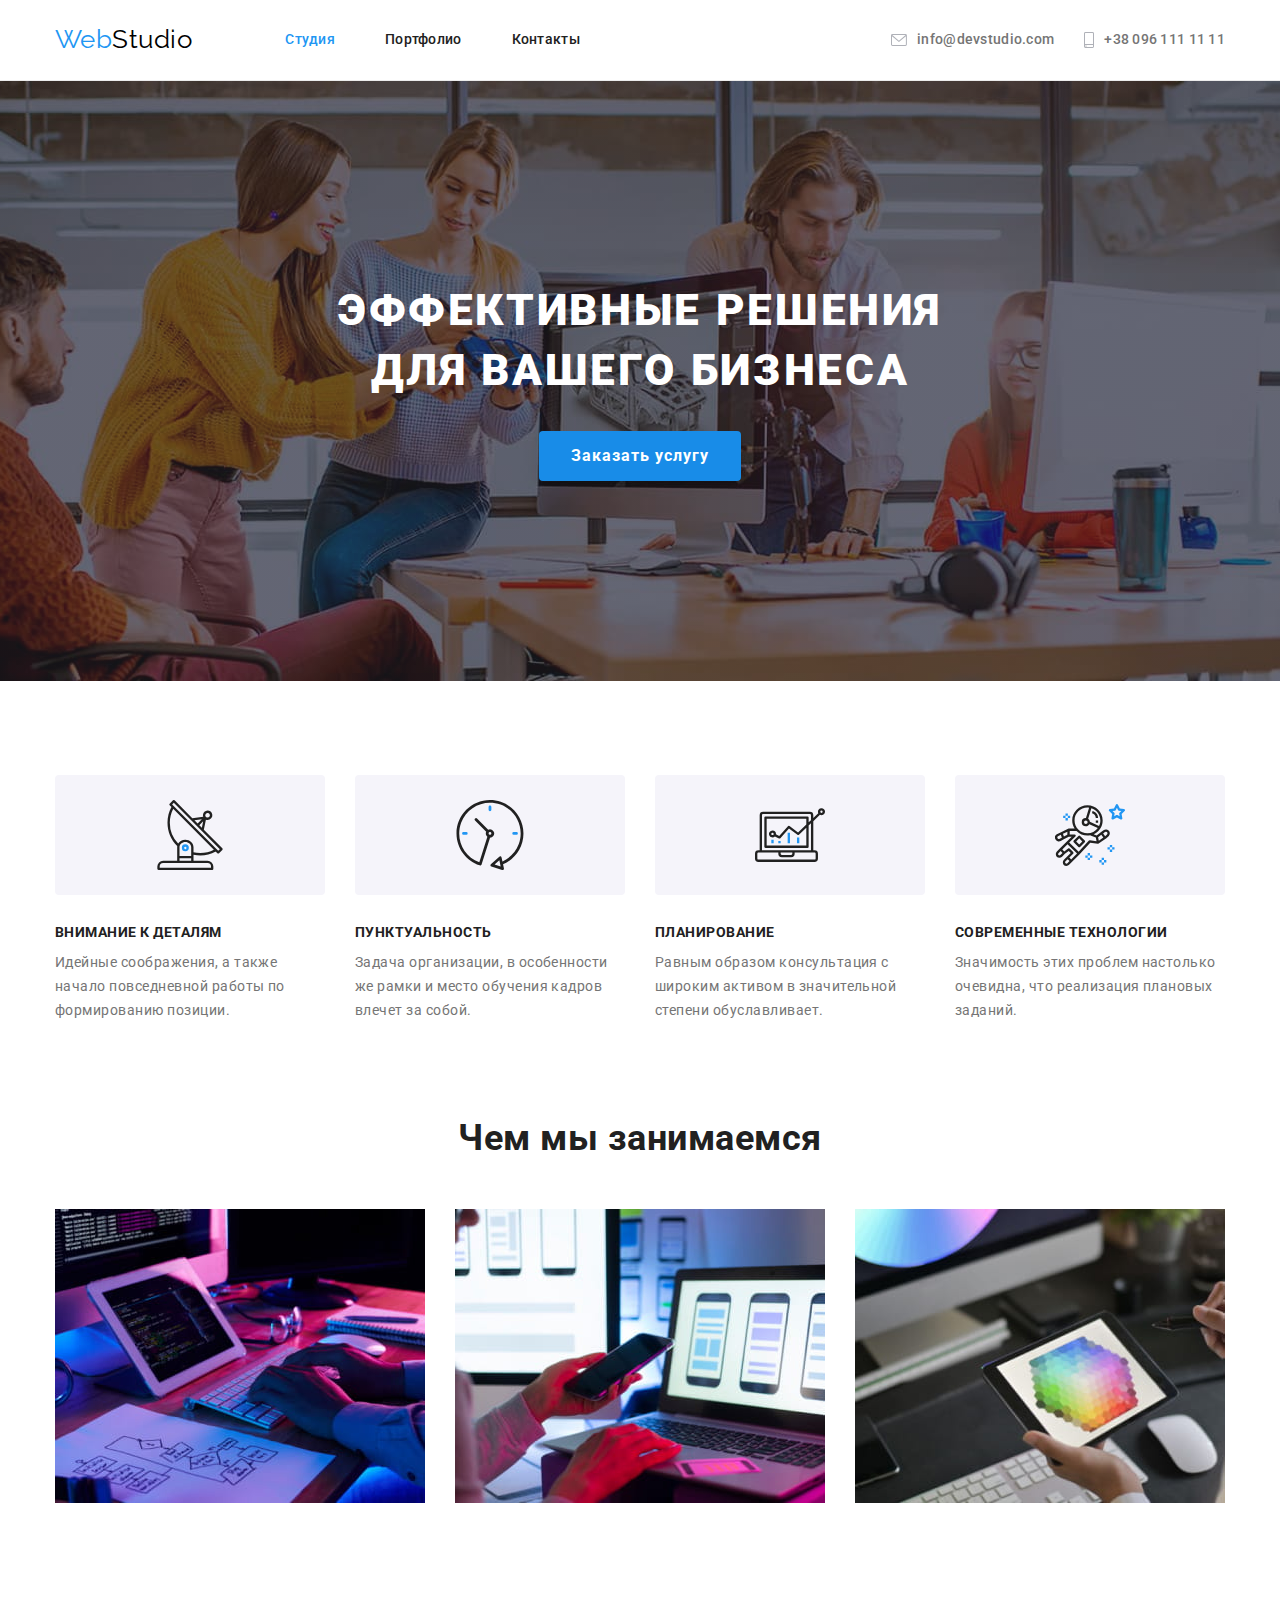
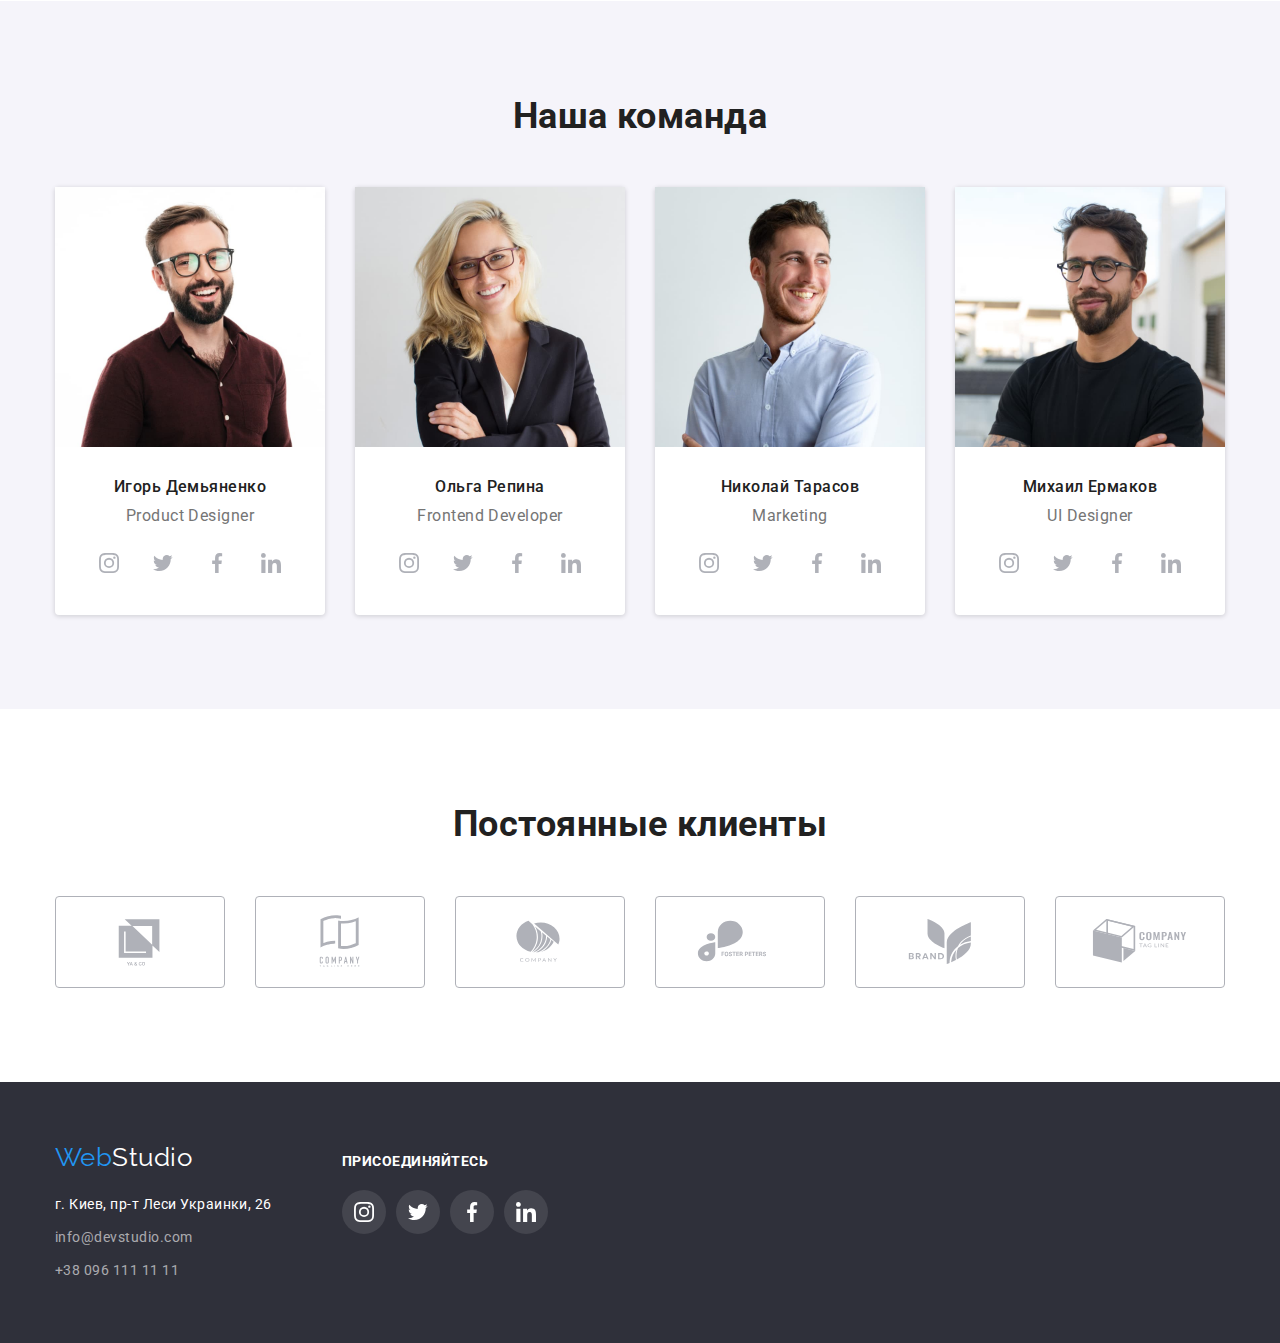
==== commit 7896483c: "исправляет спрайт-SVG" ====
--- a/index.html
+++ b/index.html
@@ -307,42 +307,42 @@
           <ul class="client-list list">
             <li class="cliets-item">
               <a class="client-link" href="">
-                <svg class="client-icon" width="41" height="46.7">
+                <svg class="client-icon" width="106" height="60">
                   <use href="./images/symbol-defs.svg#icon-client1"></use>
                 </svg>
               </a>
             </li>
             <li class="cliets-item">
               <a class="client-link" href="">
-                <svg class="client-icon" width="40" height="52">
+                <svg class="client-icon" width="106" height="60">
                   <use href="./images/symbol-defs.svg#icon-client2"></use>
                 </svg>
               </a>
             </li>
             <li class="cliets-item">
               <a class="client-link" href="">
-                <svg class="client-icon" width="43.46" height="41.18">
+                <svg class="client-icon" width="106" height="60">
                   <use href="./images/symbol-defs.svg#icon-client3"></use>
                 </svg>
               </a>
             </li>
             <li class="cliets-item">
               <a class="client-link" href="">
-                <svg class="client-icon" width="84.44" height="40.62">
+                <svg class="client-icon" width="106" height="60">
                   <use href="./images/symbol-defs.svg#icon-client4"></use>
                 </svg>
               </a>
             </li>
             <li class="cliets-item">
               <a class="client-link" href="">
-                <svg class="client-icon" width="62.54" height="45.43">
+                <svg class="client-icon" width="106" height="60">
                   <use href="./images/symbol-defs.svg#icon-client5"></use>
                 </svg>
               </a>
             </li>
             <li class="cliets-item">
               <a class="client-link" href="">
-                <svg class="client-icon" width="93.79" height="43.93">
+                <svg class="client-icon" width="106" height="60">
                   <use href="./images/symbol-defs.svg#icon-client6"></use>
                 </svg>
               </a>
--- a/css/styles.css
+++ b/css/styles.css
@@ -72,6 +72,11 @@
 
 /* site-nav */
 
+.nav {
+  display: flex;
+  align-items: center;
+}
+
 .site-nav-list {
   display: flex;
   margin-left: 93px;
@@ -82,7 +87,7 @@
 }
 
 .nav-link {
-  display: block;
+  display: flex;
   padding-top: 32px;
   padding-bottom: 32px;
 
@@ -104,23 +109,19 @@
   color: var(--accent-color);
 }
 
-.nav {
+.contact {
+  display: flex;
+  margin-left: auto;
+}
+
+.contact-item:not(:last-child) {
+  margin-right: 30px;
+}
+
+.contact .contact-link {
   display: flex;
   align-items: center;
-}
-
-.contact {
-  display: flex;
-  margin-left: auto;
-}
-
-.contact-item+.contact-item {
-  margin-left: 30px;
-}
-
-.contact-link {
-  display: flex;
-  align-items: center;
+  padding: 32px 0;
   color: var(--primery-tect-color);
   font-weight: 500;
   font-size: 14px;
@@ -252,8 +253,13 @@
   padding-top: 0;
 }
 
-.section .subject-title,
-.section .team-title,
+.subject-list {
+  display: flex;
+  justify-content: space-between;
+}
+
+.subject-title,
+.team-title,
 .client-title {
   margin-bottom: 50px;
 
@@ -263,11 +269,6 @@
   text-align: center;
 }
 
-.subject-list {
-  display: flex;
-  justify-content: space-between;
-}
-
 /* наша команда */
 
 .section.team {
@@ -282,9 +283,9 @@
   width: calc((100% - 90px) / 4);
   margin-right: 30px;
   background-color: var(--totall-white);
-  box-shadow: 0px 2px 1px 0px #00000033;
-  box-shadow: 0px 1px 1px 0px #00000024;
-  box-shadow: 0px 1px 3px 0px #0000001F;
+  box-shadow: 0px 2px 2px 1px #00000033;
+  box-shadow: 0px 1px 2px 1px #00000024;
+  box-shadow: 0px 1px 4px 1px #0000001F;
   border-radius: 4px;
 }
 
@@ -322,8 +323,8 @@
   display: flex;
 }
 
-.team-social-item+.team-social-item {
-  margin-left: 10px;
+.team-social-item:not(:last-child) {
+  margin-right: 10px;
 }
 
 .team-social-link {
@@ -442,8 +443,8 @@
   display: flex;
 }
 
-.social-item+.social-item {
-  margin-left: 10px;
+.social-item:not(:last-child) {
+  margin-right: 10px;
 }
 
 .social-link {
@@ -528,9 +529,9 @@
 
 .project-item:hover,
 .project-item:focus {
-  box-shadow: 1px 4px 6px 0px #00000029;
-  box-shadow: 0px 4px 4px 0px #0000000F;
-  box-shadow: 0px 1px 1px 0px #0000001F;
+  box-shadow: 1px 4px 7px 1px #00000029;
+  box-shadow: 0px 4px 5px 1px #0000000F;
+  box-shadow: 0px 1px 2px 0px #0000001F;
 }
 
 .project-info {
